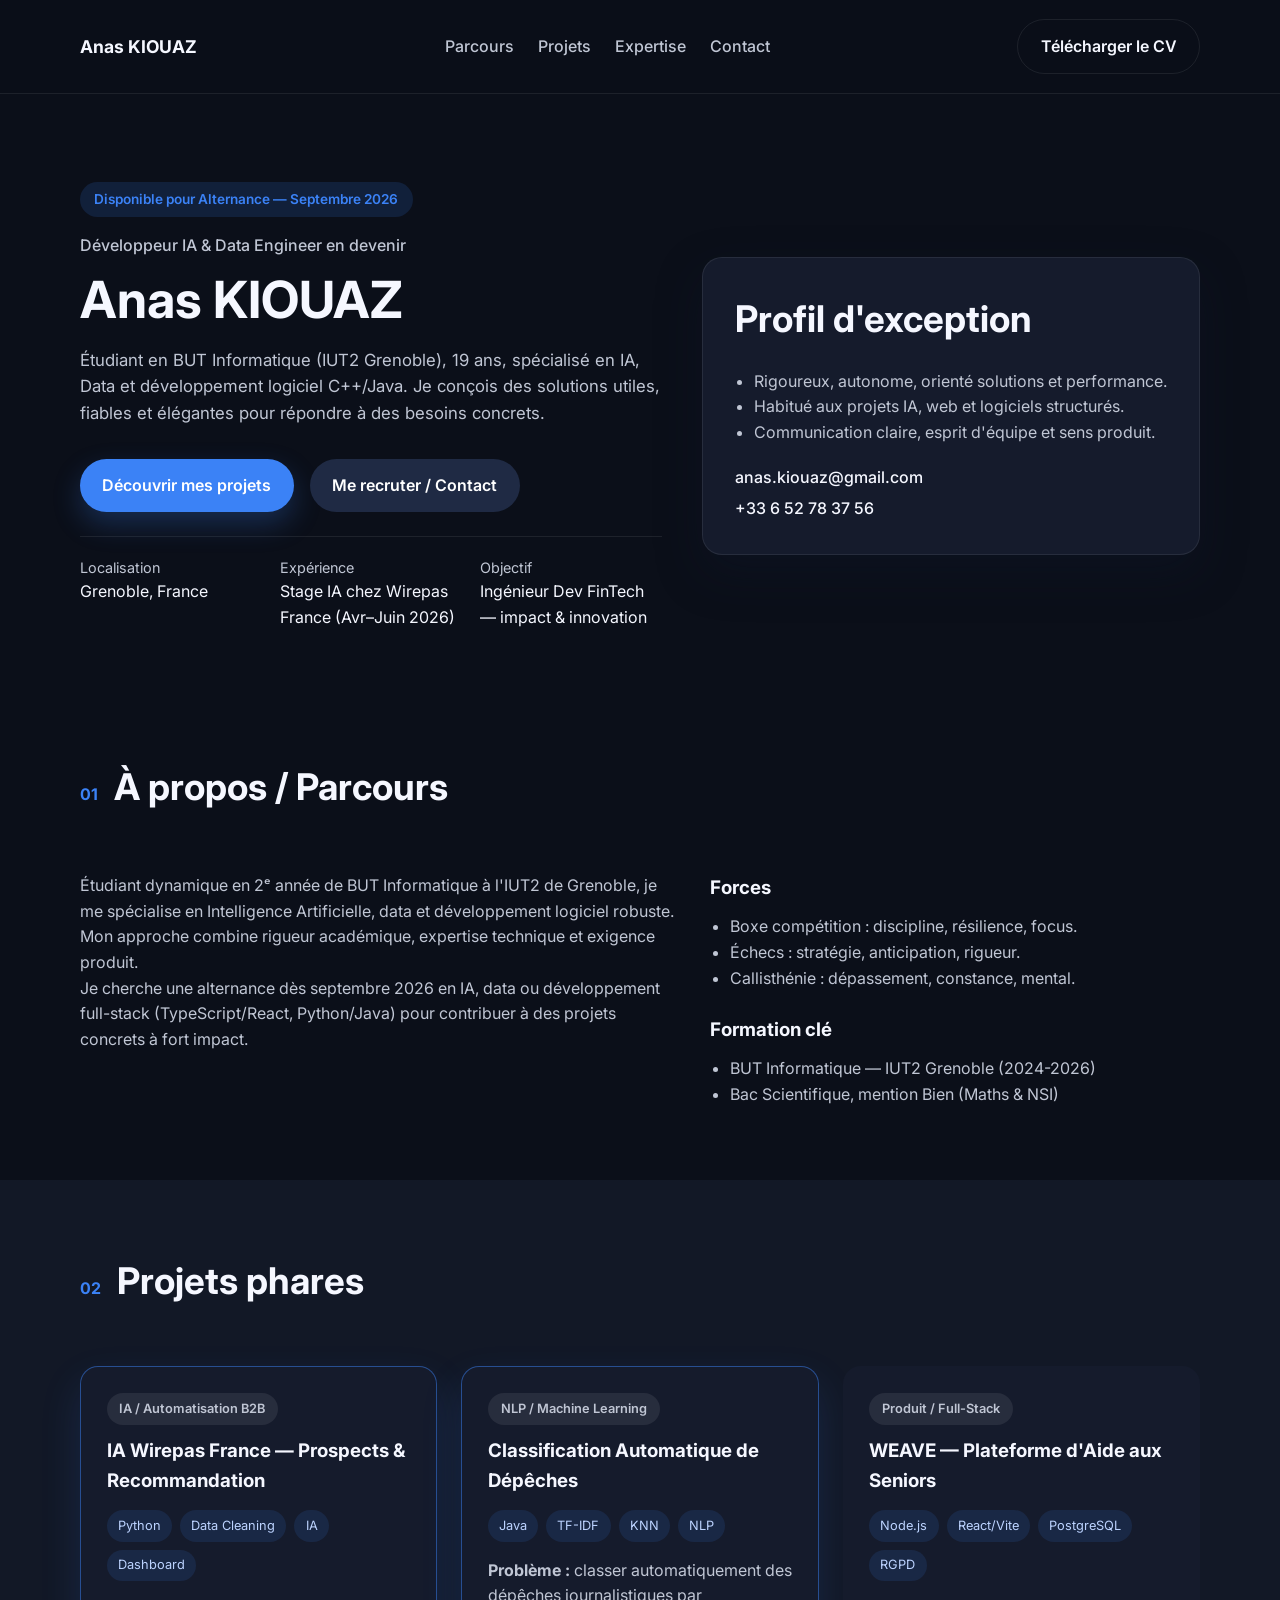
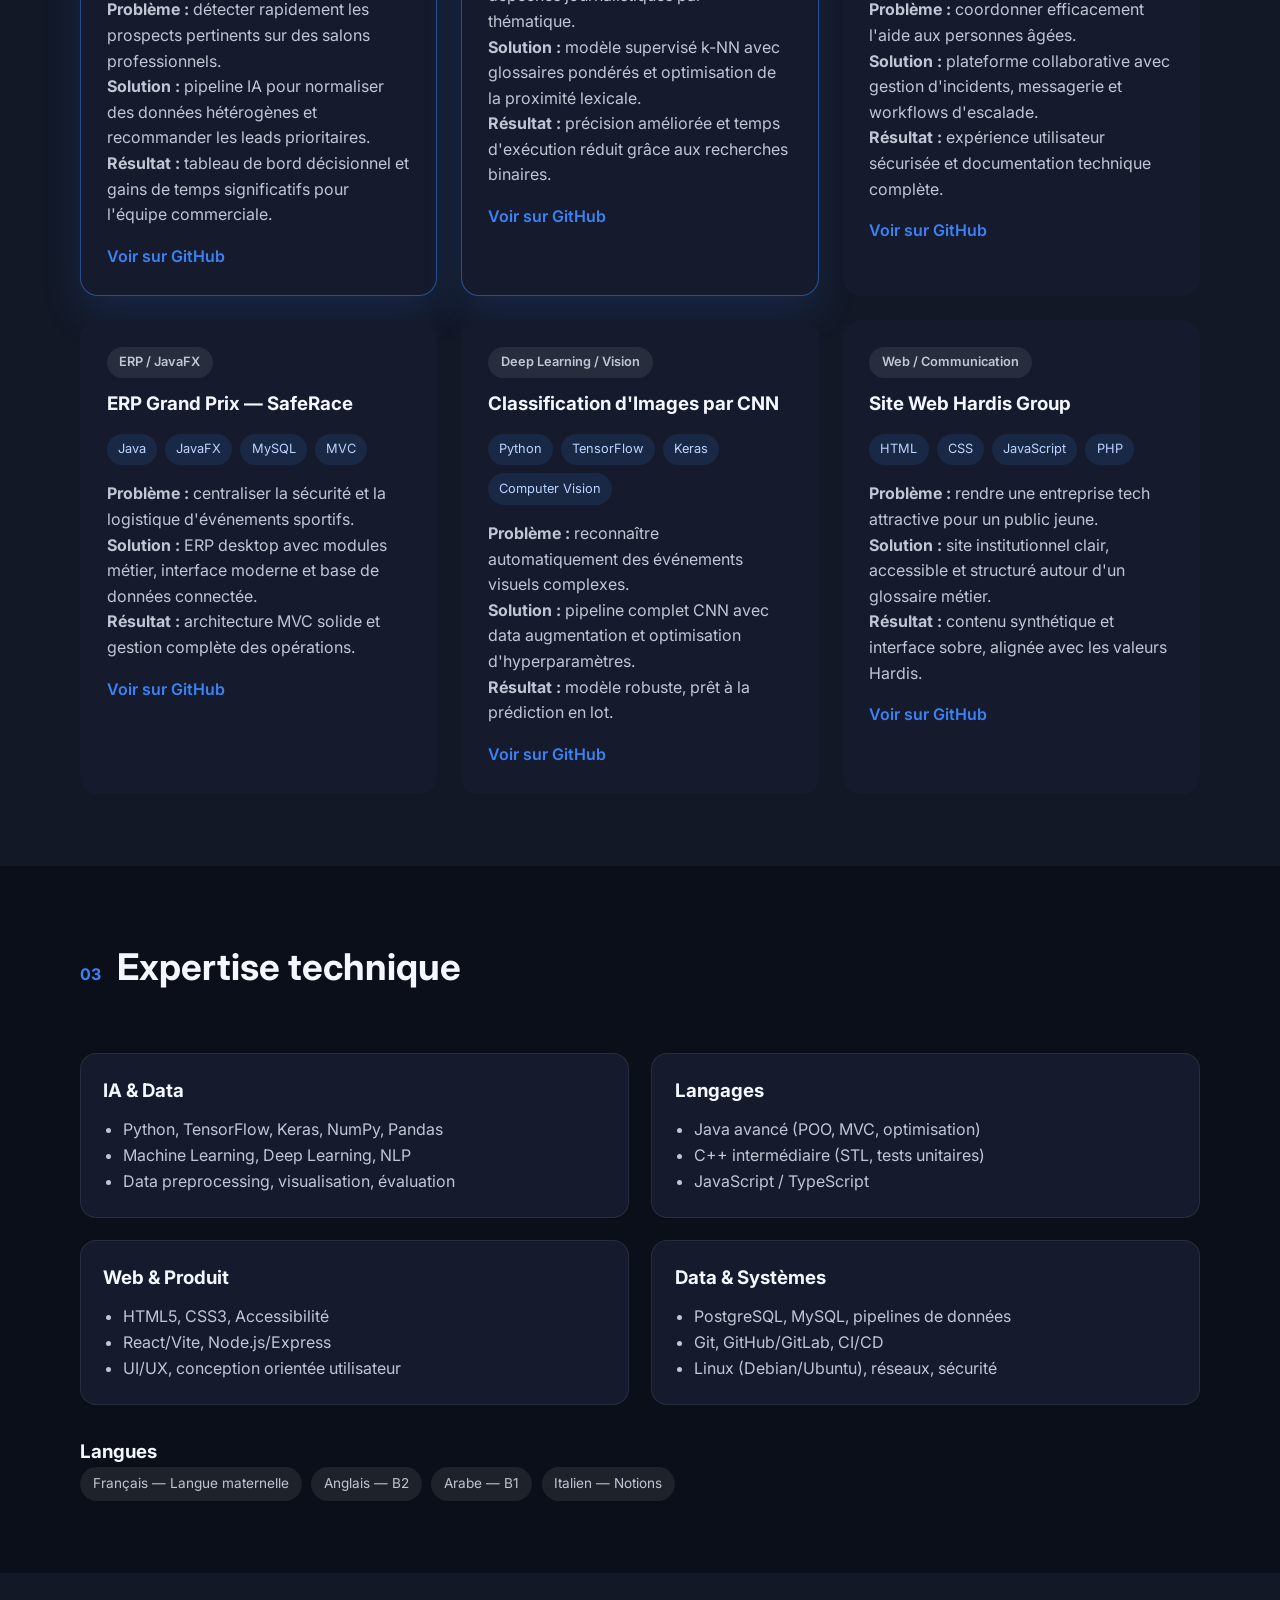
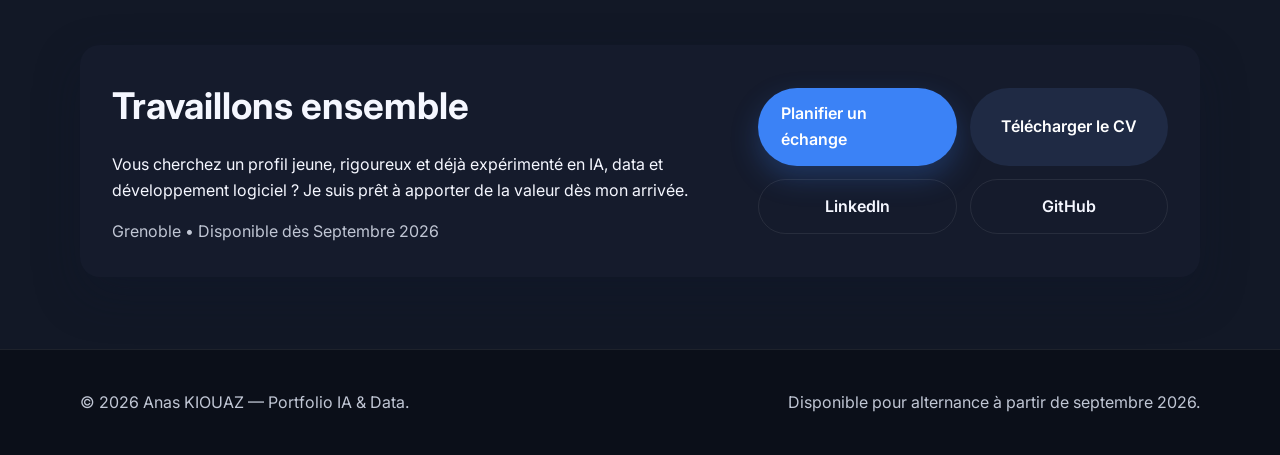
==== index.html @ e9e28e21 "Create one-page portfolio site Agent-Logs-Url: https://github.com/anaskiouaz/anaskiouaz.github.io/se" ====
<!DOCTYPE html>
<html lang="fr">
  <head>
    <meta charset="UTF-8" />
    <meta name="viewport" content="width=device-width, initial-scale=1" />
    <title>Anas KIOUAZ — Développeur IA & Data Engineer</title>
    <meta
      name="description"
      content="Portfolio d'Anas KIOUAZ, développeur IA & Data Engineer en devenir, disponible pour une alternance en septembre 2026."
    />
    <link rel="preconnect" href="https://fonts.googleapis.com" />
    <link rel="preconnect" href="https://fonts.gstatic.com" crossorigin />
    <link
      href="https://fonts.googleapis.com/css2?family=Inter:wght@400;500;600;700&display=swap"
      rel="stylesheet"
    />
    <link rel="stylesheet" href="styles.css" />
  </head>
  <body>
    <header class="site-header">
      <div class="container nav">
        <a class="logo" href="#top">Anas KIOUAZ</a>
        <nav class="nav-links">
          <a href="#parcours">Parcours</a>
          <a href="#projets">Projets</a>
          <a href="#expertise">Expertise</a>
          <a href="#contact">Contact</a>
        </nav>
        <a class="btn btn-ghost" href="cv.html" download>Télécharger le CV</a>
      </div>
    </header>

    <main id="top">
      <section class="hero">
        <div class="container hero-grid">
          <div>
            <span class="badge">Disponible pour Alternance — Septembre 2026</span>
            <p class="eyebrow">Développeur IA & Data Engineer en devenir</p>
            <h1>Anas KIOUAZ</h1>
            <p class="lead">
              Étudiant en BUT Informatique (IUT2 Grenoble), 19 ans, spécialisé en
              IA, Data et développement logiciel C++/Java. Je conçois des
              solutions utiles, fiables et élégantes pour répondre à des besoins
              concrets.
            </p>
            <div class="cta-group">
              <a class="btn" href="#projets">Découvrir mes projets</a>
              <a class="btn btn-secondary" href="#contact">Me recruter / Contact</a>
            </div>
            <div class="hero-highlights">
              <div>
                <p class="highlight-title">Localisation</p>
                <p>Grenoble, France</p>
              </div>
              <div>
                <p class="highlight-title">Expérience</p>
                <p>Stage IA chez Wirepas France (Avr–Juin 2026)</p>
              </div>
              <div>
                <p class="highlight-title">Objectif</p>
                <p>Ingénieur Dev FinTech — impact & innovation</p>
              </div>
            </div>
          </div>
          <div class="hero-card">
            <h2>Profil d'exception</h2>
            <ul>
              <li>Rigoureux, autonome, orienté solutions et performance.</li>
              <li>Habitué aux projets IA, web et logiciels structurés.</li>
              <li>Communication claire, esprit d'équipe et sens produit.</li>
            </ul>
            <div class="hero-card-footer">
              <a href="mailto:anas.kiouaz@gmail.com">anas.kiouaz@gmail.com</a>
              <a href="tel:+33652783756">+33 6 52 78 37 56</a>
            </div>
          </div>
        </div>
      </section>

      <section id="parcours" class="section">
        <div class="container">
          <div class="section-header">
            <span class="section-index">01</span>
            <h2>À propos / Parcours</h2>
          </div>
          <div class="about-grid">
            <div>
              <p>
                Étudiant dynamique en 2ᵉ année de BUT Informatique à l'IUT2 de
                Grenoble, je me spécialise en Intelligence Artificielle, data et
                développement logiciel robuste. Mon approche combine rigueur
                académique, expertise technique et exigence produit.
              </p>
              <p>
                Je cherche une alternance dès septembre 2026 en IA, data ou
                développement full-stack (TypeScript/React, Python/Java) pour
                contribuer à des projets concrets à fort impact.
              </p>
            </div>
            <div class="about-list">
              <div>
                <h3>Forces</h3>
                <ul>
                  <li>Boxe compétition : discipline, résilience, focus.</li>
                  <li>Échecs : stratégie, anticipation, rigueur.</li>
                  <li>Callisthénie : dépassement, constance, mental.</li>
                </ul>
              </div>
              <div>
                <h3>Formation clé</h3>
                <ul>
                  <li>BUT Informatique — IUT2 Grenoble (2024-2026)</li>
                  <li>Bac Scientifique, mention Bien (Maths & NSI)</li>
                </ul>
              </div>
            </div>
          </div>
        </div>
      </section>

      <section id="projets" class="section section-alt">
        <div class="container">
          <div class="section-header">
            <span class="section-index">02</span>
            <h2>Projets phares</h2>
          </div>
          <div class="projects-grid">
            <article class="project-card featured">
              <div class="project-tag">IA / Automatisation B2B</div>
              <h3>IA Wirepas France — Prospects & Recommandation</h3>
              <div class="stack">
                <span>Python</span><span>Data Cleaning</span><span>IA</span
                ><span>Dashboard</span>
              </div>
              <p>
                <strong>Problème :</strong> détecter rapidement les prospects
                pertinents sur des salons professionnels.<br />
                <strong>Solution :</strong> pipeline IA pour normaliser des
                données hétérogènes et recommander les leads prioritaires.<br />
                <strong>Résultat :</strong> tableau de bord décisionnel et
                gains de temps significatifs pour l'équipe commerciale.
              </p>
              <a href="https://github.com/anaskiouaz" target="_blank" rel="noreferrer"
                >Voir sur GitHub</a
              >
            </article>

            <article class="project-card featured">
              <div class="project-tag">NLP / Machine Learning</div>
              <h3>Classification Automatique de Dépêches</h3>
              <div class="stack">
                <span>Java</span><span>TF-IDF</span><span>KNN</span><span>NLP</span>
              </div>
              <p>
                <strong>Problème :</strong> classer automatiquement des dépêches
                journalistiques par thématique.<br />
                <strong>Solution :</strong> modèle supervisé k-NN avec glossaires
                pondérés et optimisation de la proximité lexicale.<br />
                <strong>Résultat :</strong> précision améliorée et temps
                d'exécution réduit grâce aux recherches binaires.
              </p>
              <a href="https://github.com/anaskiouaz" target="_blank" rel="noreferrer"
                >Voir sur GitHub</a
              >
            </article>

            <article class="project-card">
              <div class="project-tag">Produit / Full-Stack</div>
              <h3>WEAVE — Plateforme d'Aide aux Seniors</h3>
              <div class="stack">
                <span>Node.js</span><span>React/Vite</span><span>PostgreSQL</span
                ><span>RGPD</span>
              </div>
              <p>
                <strong>Problème :</strong> coordonner efficacement l'aide aux
                personnes âgées.<br />
                <strong>Solution :</strong> plateforme collaborative avec
                gestion d'incidents, messagerie et workflows d'escalade.<br />
                <strong>Résultat :</strong> expérience utilisateur sécurisée et
                documentation technique complète.
              </p>
              <a href="https://github.com/anaskiouaz" target="_blank" rel="noreferrer"
                >Voir sur GitHub</a
              >
            </article>

            <article class="project-card">
              <div class="project-tag">ERP / JavaFX</div>
              <h3>ERP Grand Prix — SafeRace</h3>
              <div class="stack">
                <span>Java</span><span>JavaFX</span><span>MySQL</span
                ><span>MVC</span>
              </div>
              <p>
                <strong>Problème :</strong> centraliser la sécurité et la
                logistique d'événements sportifs.<br />
                <strong>Solution :</strong> ERP desktop avec modules métier,
                interface moderne et base de données connectée.<br />
                <strong>Résultat :</strong> architecture MVC solide et gestion
                complète des opérations.
              </p>
              <a href="https://github.com/anaskiouaz" target="_blank" rel="noreferrer"
                >Voir sur GitHub</a
              >
            </article>

            <article class="project-card">
              <div class="project-tag">Deep Learning / Vision</div>
              <h3>Classification d'Images par CNN</h3>
              <div class="stack">
                <span>Python</span><span>TensorFlow</span><span>Keras</span
                ><span>Computer Vision</span>
              </div>
              <p>
                <strong>Problème :</strong> reconnaître automatiquement des
                événements visuels complexes.<br />
                <strong>Solution :</strong> pipeline complet CNN avec data
                augmentation et optimisation d'hyperparamètres.<br />
                <strong>Résultat :</strong> modèle robuste, prêt à la prédiction
                en lot.
              </p>
              <a href="https://github.com/anaskiouaz" target="_blank" rel="noreferrer"
                >Voir sur GitHub</a
              >
            </article>

            <article class="project-card">
              <div class="project-tag">Web / Communication</div>
              <h3>Site Web Hardis Group</h3>
              <div class="stack">
                <span>HTML</span><span>CSS</span><span>JavaScript</span
                ><span>PHP</span>
              </div>
              <p>
                <strong>Problème :</strong> rendre une entreprise tech attractive
                pour un public jeune.<br />
                <strong>Solution :</strong> site institutionnel clair, accessible
                et structuré autour d'un glossaire métier.<br />
                <strong>Résultat :</strong> contenu synthétique et interface
                sobre, alignée avec les valeurs Hardis.
              </p>
              <a href="https://github.com/anaskiouaz" target="_blank" rel="noreferrer"
                >Voir sur GitHub</a
              >
            </article>
          </div>
        </div>
      </section>

      <section id="expertise" class="section">
        <div class="container">
          <div class="section-header">
            <span class="section-index">03</span>
            <h2>Expertise technique</h2>
          </div>
          <div class="skills-grid">
            <div class="skill-card">
              <h3>IA & Data</h3>
              <ul>
                <li>Python, TensorFlow, Keras, NumPy, Pandas</li>
                <li>Machine Learning, Deep Learning, NLP</li>
                <li>Data preprocessing, visualisation, évaluation</li>
              </ul>
            </div>
            <div class="skill-card">
              <h3>Langages</h3>
              <ul>
                <li>Java avancé (POO, MVC, optimisation)</li>
                <li>C++ intermédiaire (STL, tests unitaires)</li>
                <li>JavaScript / TypeScript</li>
              </ul>
            </div>
            <div class="skill-card">
              <h3>Web & Produit</h3>
              <ul>
                <li>HTML5, CSS3, Accessibilité</li>
                <li>React/Vite, Node.js/Express</li>
                <li>UI/UX, conception orientée utilisateur</li>
              </ul>
            </div>
            <div class="skill-card">
              <h3>Data & Systèmes</h3>
              <ul>
                <li>PostgreSQL, MySQL, pipelines de données</li>
                <li>Git, GitHub/GitLab, CI/CD</li>
                <li>Linux (Debian/Ubuntu), réseaux, sécurité</li>
              </ul>
            </div>
          </div>
          <div class="languages">
            <h3>Langues</h3>
            <div class="language-tags">
              <span>Français — Langue maternelle</span>
              <span>Anglais — B2</span>
              <span>Arabe — B1</span>
              <span>Italien — Notions</span>
            </div>
          </div>
        </div>
      </section>

      <section id="contact" class="section section-alt">
        <div class="container">
          <div class="contact-card">
            <div>
              <h2>Travaillons ensemble</h2>
              <p>
                Vous cherchez un profil jeune, rigoureux et déjà expérimenté en
                IA, data et développement logiciel ? Je suis prêt à apporter de
                la valeur dès mon arrivée.
              </p>
              <p class="contact-location">
                Grenoble • Disponible dès Septembre 2026
              </p>
            </div>
            <div class="contact-actions">
              <a class="btn" href="mailto:anas.kiouaz@gmail.com"
                >Planifier un échange</a
              >
              <a class="btn btn-secondary" href="cv.html" download
                >Télécharger le CV</a
              >
              <a
                class="btn btn-ghost"
                href="https://www.linkedin.com/in/anas-kiouaz-060689387/"
                target="_blank"
                rel="noreferrer"
                >LinkedIn</a
              >
              <a
                class="btn btn-ghost"
                href="https://github.com/anaskiouaz"
                target="_blank"
                rel="noreferrer"
                >GitHub</a
              >
            </div>
          </div>
        </div>
      </section>
    </main>

    <footer class="site-footer">
      <div class="container footer-content">
        <p>© <span id="year"></span> Anas KIOUAZ — Portfolio IA & Data.</p>
        <p>Disponible pour alternance à partir de septembre 2026.</p>
      </div>
    </footer>

    <script src="script.js"></script>
  </body>
</html>
---- styles.css ----
:root {
  color-scheme: dark;
  --bg: #0b0f19;
  --bg-alt: #121826;
  --card: #151b2c;
  --text: #f5f7ff;
  --muted: #c0c6d4;
  --accent: #3b82f6;
  --accent-soft: rgba(59, 130, 246, 0.15);
  --border: rgba(255, 255, 255, 0.08);
  --shadow: 0 18px 45px rgba(15, 23, 42, 0.35);
}

* {
  box-sizing: border-box;
  margin: 0;
  padding: 0;
}

html {
  scroll-behavior: smooth;
}

body {
  font-family: "Inter", system-ui, -apple-system, sans-serif;
  background: var(--bg);
  color: var(--text);
  line-height: 1.6;
}

a {
  color: inherit;
  text-decoration: none;
}

img {
  max-width: 100%;
  display: block;
}

.container {
  width: min(1120px, 92%);
  margin: 0 auto;
}

.site-header {
  position: sticky;
  top: 0;
  z-index: 10;
  background: rgba(11, 15, 25, 0.9);
  backdrop-filter: blur(16px);
  border-bottom: 1px solid var(--border);
}

.nav {
  display: flex;
  align-items: center;
  justify-content: space-between;
  gap: 1rem;
  padding: 1.2rem 0;
}

.logo {
  font-weight: 700;
  font-size: 1.1rem;
}

.nav-links {
  display: none;
  gap: 1.5rem;
  font-weight: 500;
  color: var(--muted);
}

.nav-links a:hover,
.nav-links a:focus-visible {
  color: var(--text);
}

.hero {
  padding: 5.5rem 0 3.5rem;
}

.hero-grid {
  display: grid;
  gap: 2.5rem;
}

.badge {
  display: inline-flex;
  padding: 0.4rem 0.9rem;
  border-radius: 999px;
  background: var(--accent-soft);
  color: var(--accent);
  font-weight: 600;
  font-size: 0.85rem;
}

.eyebrow {
  margin-top: 1rem;
  color: var(--muted);
  font-weight: 500;
}

h1 {
  font-size: clamp(2.6rem, 4vw, 3.6rem);
  line-height: 1.1;
  margin: 0.8rem 0 1.2rem;
}

h2 {
  font-size: clamp(1.8rem, 3vw, 2.3rem);
  margin-bottom: 1rem;
}

.lead {
  font-size: 1.05rem;
  color: var(--muted);
}

.cta-group {
  display: flex;
  flex-wrap: wrap;
  gap: 1rem;
  margin: 2rem 0 1.5rem;
}

.btn {
  display: inline-flex;
  align-items: center;
  justify-content: center;
  padding: 0.85rem 1.4rem;
  border-radius: 999px;
  background: var(--accent);
  color: #fff;
  font-weight: 600;
  transition: transform 0.2s ease, box-shadow 0.2s ease, background 0.2s ease;
  box-shadow: 0 12px 28px rgba(59, 130, 246, 0.25);
}

.btn:hover,
.btn:focus-visible {
  transform: translateY(-2px);
  box-shadow: 0 16px 36px rgba(59, 130, 246, 0.32);
}

.btn-secondary {
  background: #1f2a44;
  box-shadow: none;
}

.btn-secondary:hover,
.btn-secondary:focus-visible {
  background: #2d3b5e;
  box-shadow: 0 12px 24px rgba(31, 42, 68, 0.3);
}

.btn-ghost {
  background: transparent;
  border: 1px solid var(--border);
  color: var(--text);
  box-shadow: none;
}

.btn-ghost:hover,
.btn-ghost:focus-visible {
  border-color: var(--accent);
  color: var(--accent);
}

.hero-highlights {
  display: grid;
  gap: 1.2rem;
  padding-top: 1.2rem;
  border-top: 1px solid var(--border);
  margin-top: 1.5rem;
}

.highlight-title {
  color: var(--muted);
  font-size: 0.9rem;
}

.hero-card {
  background: var(--card);
  border-radius: 20px;
  padding: 2rem;
  border: 1px solid var(--border);
  box-shadow: var(--shadow);
}

.hero-card ul {
  margin: 1.2rem 0;
  padding-left: 1.2rem;
  color: var(--muted);
}

.hero-card-footer {
  display: flex;
  flex-direction: column;
  gap: 0.4rem;
  font-weight: 500;
}

.section {
  padding: 4.5rem 0;
}

.section-alt {
  background: var(--bg-alt);
}

.section-header {
  display: flex;
  align-items: baseline;
  gap: 1rem;
  margin-bottom: 2.5rem;
}

.section-index {
  color: var(--accent);
  font-weight: 700;
}

.about-grid {
  display: grid;
  gap: 2rem;
  color: var(--muted);
}

.about-list {
  display: grid;
  gap: 1.5rem;
}

.about-list h3 {
  color: var(--text);
  margin-bottom: 0.7rem;
}

.about-list ul {
  list-style: disc;
  padding-left: 1.2rem;
}

.projects-grid {
  display: grid;
  gap: 1.5rem;
}

.project-card {
  background: var(--card);
  border-radius: 18px;
  padding: 1.6rem;
  border: 1px solid transparent;
  transition: transform 0.25s ease, box-shadow 0.25s ease, border 0.25s ease;
}

.project-card:hover,
.project-card:focus-within {
  transform: translateY(-4px);
  border-color: rgba(59, 130, 246, 0.4);
  box-shadow: var(--shadow);
}

.project-card h3 {
  margin: 0.7rem 0 0.9rem;
}

.project-card p {
  color: var(--muted);
  margin-bottom: 1rem;
}

.project-card a {
  color: var(--accent);
  font-weight: 600;
}

.project-tag {
  display: inline-flex;
  padding: 0.35rem 0.8rem;
  border-radius: 999px;
  background: rgba(255, 255, 255, 0.08);
  font-size: 0.8rem;
  font-weight: 600;
  color: var(--muted);
}

.stack {
  display: flex;
  flex-wrap: wrap;
  gap: 0.5rem;
  margin-bottom: 1rem;
}

.stack span {
  padding: 0.35rem 0.7rem;
  border-radius: 999px;
  background: rgba(59, 130, 246, 0.12);
  color: #bcd3ff;
  font-size: 0.8rem;
}

.featured {
  border: 1px solid rgba(59, 130, 246, 0.5);
  box-shadow: 0 18px 40px rgba(59, 130, 246, 0.15);
}

.skills-grid {
  display: grid;
  gap: 1.4rem;
}

.skill-card {
  background: var(--card);
  border-radius: 16px;
  padding: 1.4rem;
  border: 1px solid var(--border);
}

.skill-card h3 {
  margin-bottom: 0.7rem;
}

.skill-card ul {
  color: var(--muted);
  padding-left: 1.2rem;
}

.languages {
  margin-top: 2rem;
}

.language-tags {
  display: flex;
  flex-wrap: wrap;
  gap: 0.6rem;
}

.language-tags span {
  padding: 0.4rem 0.8rem;
  border-radius: 999px;
  background: rgba(255, 255, 255, 0.08);
  color: var(--muted);
  font-size: 0.85rem;
}

.contact-card {
  background: var(--card);
  border-radius: 20px;
  padding: 2rem;
  display: grid;
  gap: 2rem;
  box-shadow: var(--shadow);
}

.contact-location {
  color: var(--muted);
  margin-top: 1rem;
}

.contact-actions {
  display: grid;
  gap: 0.8rem;
}

.site-footer {
  padding: 2.5rem 0;
  border-top: 1px solid var(--border);
  color: var(--muted);
}

.footer-content {
  display: flex;
  flex-direction: column;
  gap: 0.4rem;
}

@media (min-width: 768px) {
  .nav-links {
    display: flex;
  }

  .hero-grid {
    grid-template-columns: 1.05fr 0.9fr;
    align-items: center;
  }

  .hero-highlights {
    grid-template-columns: repeat(3, 1fr);
  }

  .about-grid {
    grid-template-columns: 1.1fr 0.9fr;
  }

  .projects-grid {
    grid-template-columns: repeat(2, 1fr);
  }

  .skills-grid {
    grid-template-columns: repeat(2, 1fr);
  }

  .contact-card {
    grid-template-columns: 1.2fr 0.8fr;
    align-items: center;
  }

  .contact-actions {
    grid-template-columns: repeat(2, minmax(0, 1fr));
  }

  .footer-content {
    flex-direction: row;
    justify-content: space-between;
  }
}

@media (min-width: 1024px) {
  .projects-grid {
    grid-template-columns: repeat(3, 1fr);
  }
}

@media (prefers-reduced-motion: reduce) {
  html {
    scroll-behavior: auto;
  }

  *,
  *::before,
  *::after {
    animation-duration: 0.001ms !important;
    animation-iteration-count: 1 !important;
    transition-duration: 0.001ms !important;
  }
}
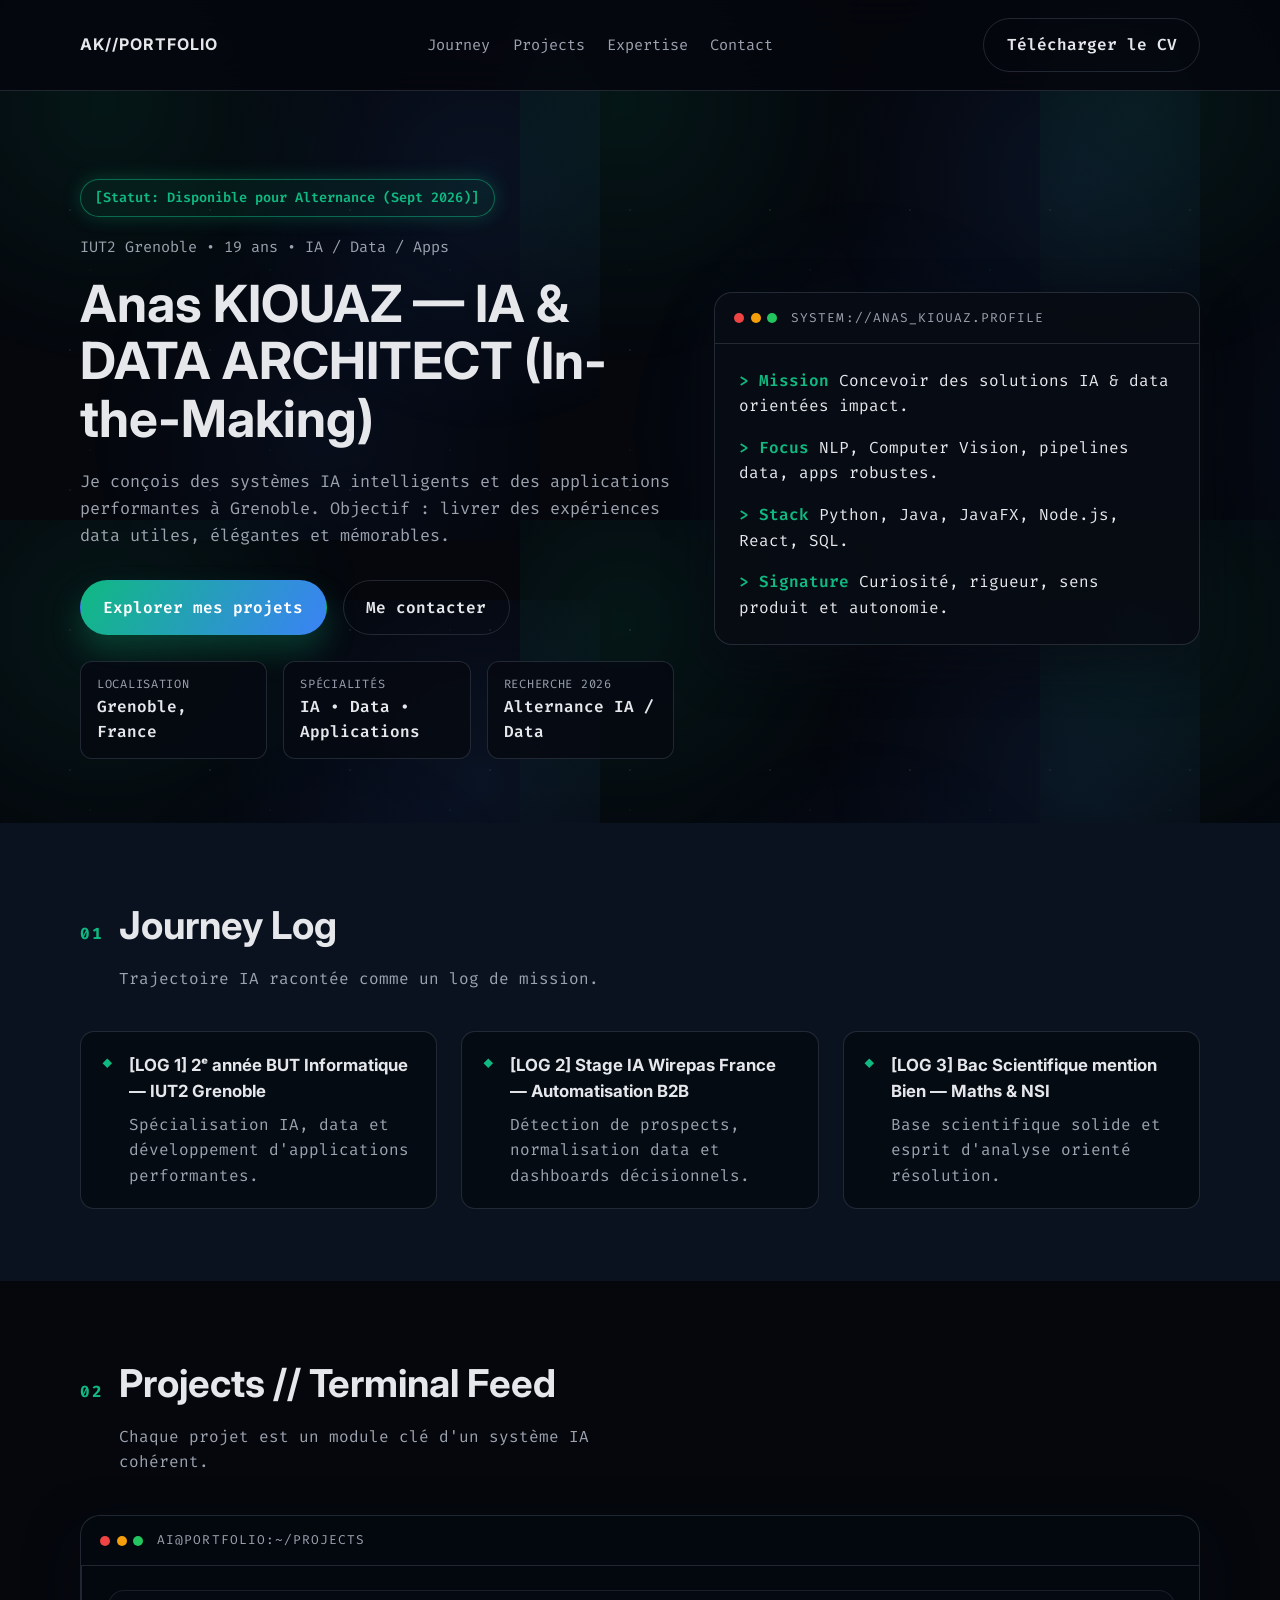
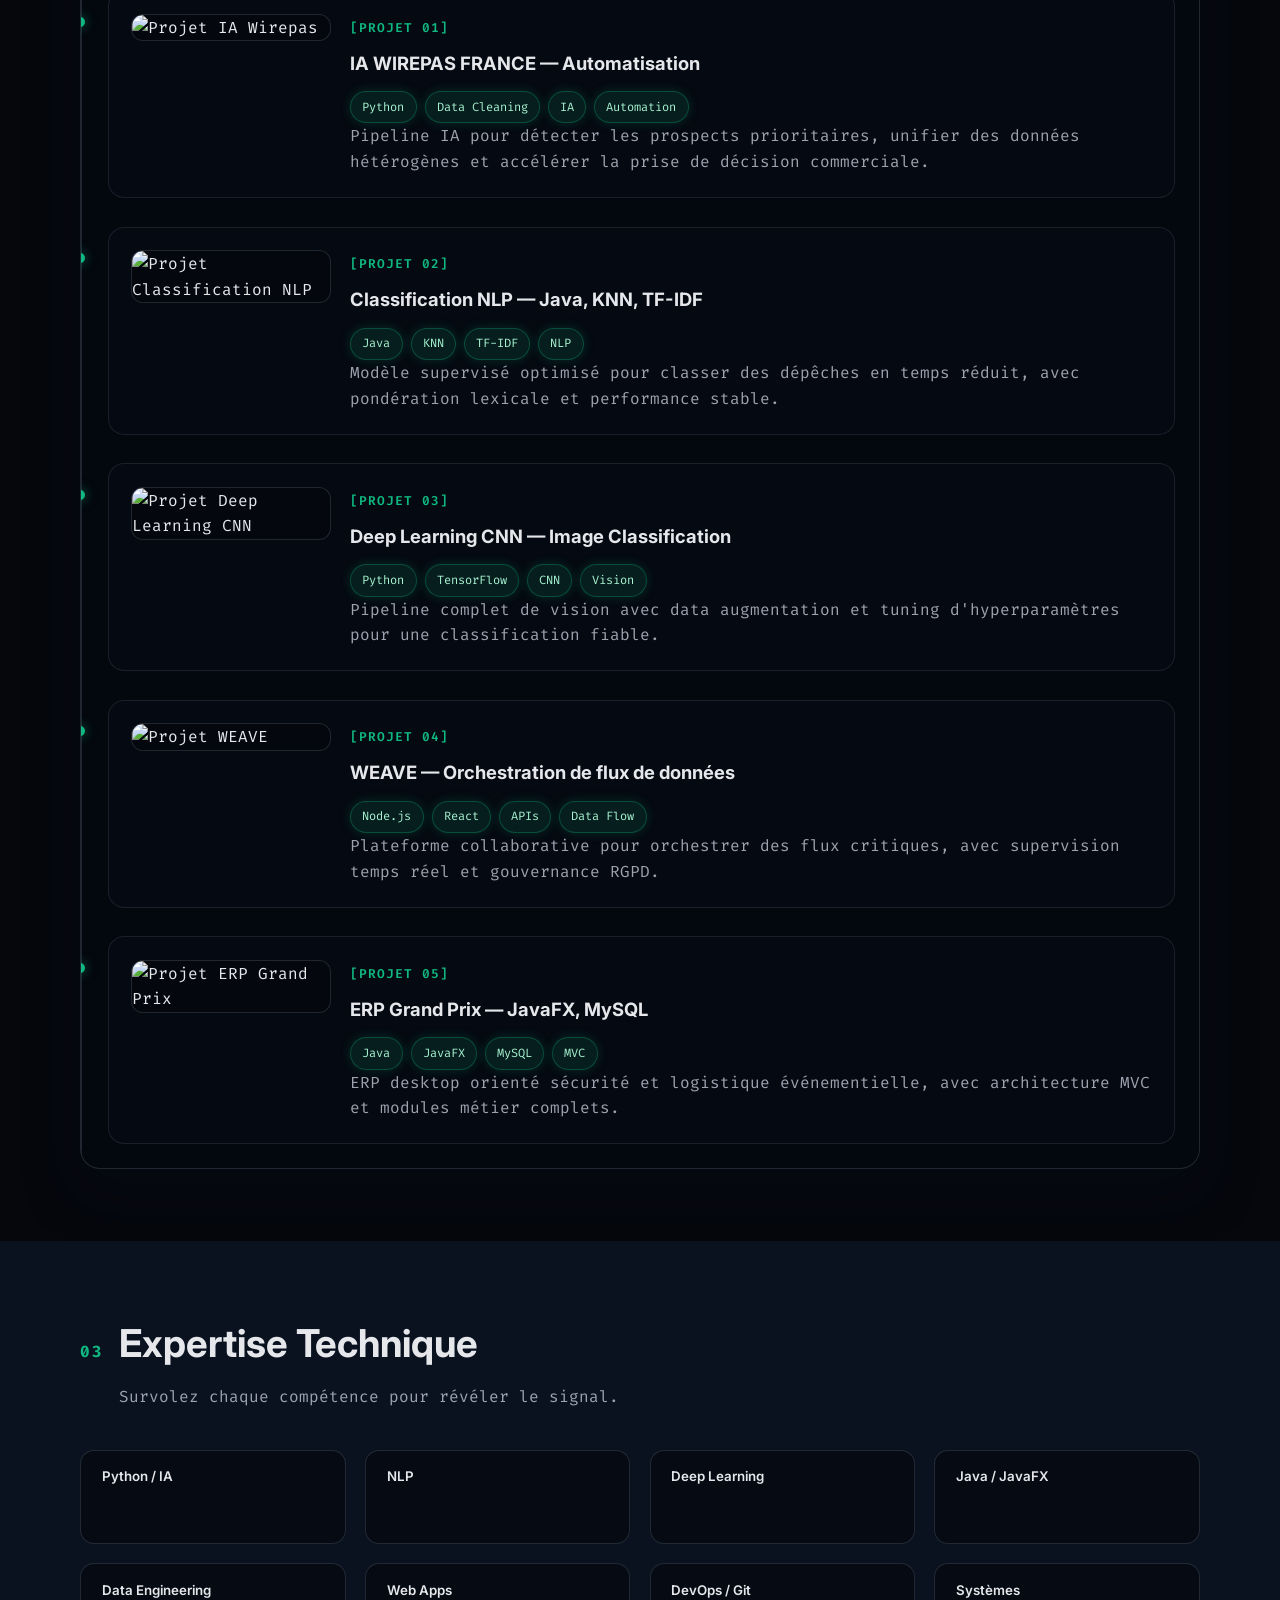
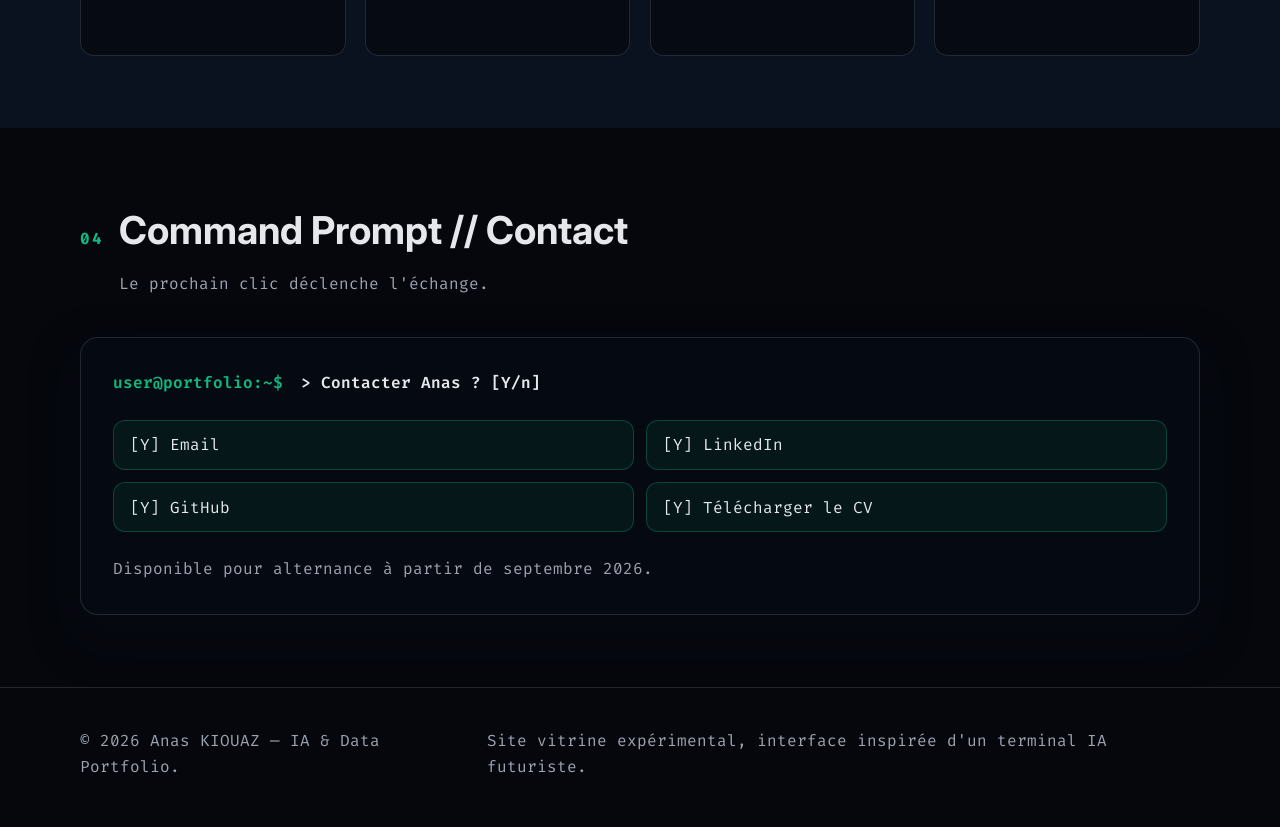
==== commit 819a4207: "Redesign portfolio with terminal UI Agent-Logs-Url: https://github.com/anaskiouaz/anaskiouaz.github." ====
--- a/index.html
+++ b/index.html
@@ -3,15 +3,15 @@
   <head>
     <meta charset="UTF-8" />
     <meta name="viewport" content="width=device-width, initial-scale=1" />
-    <title>Anas KIOUAZ — Développeur IA & Data Engineer</title>
+    <title>Anas KIOUAZ — IA &amp; DATA ARCHITECT</title>
     <meta
       name="description"
-      content="Portfolio d'Anas KIOUAZ, développeur IA & Data Engineer en devenir, disponible pour une alternance en septembre 2026."
+      content="Portfolio futuriste d'Anas KIOUAZ, développeur IA, data et applications à Grenoble. Disponible pour une alternance en septembre 2026."
     />
     <link rel="preconnect" href="https://fonts.googleapis.com" />
     <link rel="preconnect" href="https://fonts.gstatic.com" crossorigin />
     <link
-      href="https://fonts.googleapis.com/css2?family=Inter:wght@400;500;600;700&display=swap"
+      href="https://fonts.googleapis.com/css2?family=Fira+Code:wght@400;500;600&family=Inter:wght@400;500;600;700&display=swap"
       rel="stylesheet"
     />
     <link rel="stylesheet" href="styles.css" />
@@ -19,322 +19,310 @@
   <body>
     <header class="site-header">
       <div class="container nav">
-        <a class="logo" href="#top">Anas KIOUAZ</a>
+        <a class="logo" href="#top">AK//portfolio</a>
         <nav class="nav-links">
-          <a href="#parcours">Parcours</a>
-          <a href="#projets">Projets</a>
+          <a href="#journey">Journey</a>
+          <a href="#projects">Projects</a>
           <a href="#expertise">Expertise</a>
           <a href="#contact">Contact</a>
         </nav>
-        <a class="btn btn-ghost" href="cv.html" download>Télécharger le CV</a>
+        <a
+          class="btn btn-outline"
+          href="Anas_KIOUAZ_CV.txt"
+          download="Anas_KIOUAZ_CV.txt"
+          >Télécharger le CV</a>
       </div>
     </header>
 
     <main id="top">
       <section class="hero">
         <div class="container hero-grid">
-          <div>
-            <span class="badge">Disponible pour Alternance — Septembre 2026</span>
-            <p class="eyebrow">Développeur IA & Data Engineer en devenir</p>
-            <h1>Anas KIOUAZ</h1>
-            <p class="lead">
-              Étudiant en BUT Informatique (IUT2 Grenoble), 19 ans, spécialisé en
-              IA, Data et développement logiciel C++/Java. Je conçois des
-              solutions utiles, fiables et élégantes pour répondre à des besoins
-              concrets.
+          <div class="hero-content">
+            <span class="status-pill">[Statut: Disponible pour Alternance (Sept 2026)]</span>
+            <p class="hero-eyebrow">IUT2 Grenoble • 19 ans • IA / Data / Apps</p>
+            <h1
+              class="hero-title"
+              data-glitch="Anas KIOUAZ — IA &amp; DATA ARCHITECT (In-the-Making)"
+            >
+              Anas KIOUAZ — IA &amp; DATA ARCHITECT (In-the-Making)
+            </h1>
+            <p class="hero-lead">
+              Je conçois des systèmes IA intelligents et des applications
+              performantes à Grenoble. Objectif : livrer des expériences data
+              utiles, élégantes et mémorables.
             </p>
             <div class="cta-group">
-              <a class="btn" href="#projets">Découvrir mes projets</a>
-              <a class="btn btn-secondary" href="#contact">Me recruter / Contact</a>
-            </div>
-            <div class="hero-highlights">
-              <div>
-                <p class="highlight-title">Localisation</p>
-                <p>Grenoble, France</p>
-              </div>
-              <div>
-                <p class="highlight-title">Expérience</p>
-                <p>Stage IA chez Wirepas France (Avr–Juin 2026)</p>
-              </div>
-              <div>
-                <p class="highlight-title">Objectif</p>
-                <p>Ingénieur Dev FinTech — impact & innovation</p>
-              </div>
-            </div>
-          </div>
-          <div class="hero-card">
-            <h2>Profil d'exception</h2>
-            <ul>
-              <li>Rigoureux, autonome, orienté solutions et performance.</li>
-              <li>Habitué aux projets IA, web et logiciels structurés.</li>
-              <li>Communication claire, esprit d'équipe et sens produit.</li>
-            </ul>
-            <div class="hero-card-footer">
-              <a href="mailto:anas.kiouaz@gmail.com">anas.kiouaz@gmail.com</a>
-              <a href="tel:+33652783756">+33 6 52 78 37 56</a>
-            </div>
-          </div>
-        </div>
-      </section>
-
-      <section id="parcours" class="section">
+              <a class="btn" href="#projects">Explorer mes projets</a>
+              <a class="btn btn-outline" href="#contact">Me contacter</a>
+            </div>
+            <div class="hero-meta">
+              <div class="meta-card">
+                <span class="meta-label">Localisation</span>
+                <span class="meta-value">Grenoble, France</span>
+              </div>
+              <div class="meta-card">
+                <span class="meta-label">Spécialités</span>
+                <span class="meta-value">IA • Data • Applications</span>
+              </div>
+              <div class="meta-card">
+                <span class="meta-label">Recherche 2026</span>
+                <span class="meta-value">Alternance IA / Data</span>
+              </div>
+            </div>
+          </div>
+          <div class="terminal-card">
+            <div class="terminal-header">
+              <div class="terminal-dots">
+                <span></span><span></span><span></span>
+              </div>
+              <span>system://anas_kiouaz.profile</span>
+            </div>
+            <div class="terminal-body">
+              <p><span class="terminal-label">&gt; Mission</span> Concevoir des solutions IA &amp; data orientées impact.</p>
+              <p><span class="terminal-label">&gt; Focus</span> NLP, Computer Vision, pipelines data, apps robustes.</p>
+              <p><span class="terminal-label">&gt; Stack</span> Python, Java, JavaFX, Node.js, React, SQL.</p>
+              <p><span class="terminal-label">&gt; Signature</span> Curiosité, rigueur, sens produit et autonomie.</p>
+            </div>
+          </div>
+        </div>
+      </section>
+
+      <section id="journey" class="section journey">
         <div class="container">
           <div class="section-header">
             <span class="section-index">01</span>
-            <h2>À propos / Parcours</h2>
-          </div>
-          <div class="about-grid">
             <div>
-              <p>
-                Étudiant dynamique en 2ᵉ année de BUT Informatique à l'IUT2 de
-                Grenoble, je me spécialise en Intelligence Artificielle, data et
-                développement logiciel robuste. Mon approche combine rigueur
-                académique, expertise technique et exigence produit.
-              </p>
-              <p>
-                Je cherche une alternance dès septembre 2026 en IA, data ou
-                développement full-stack (TypeScript/React, Python/Java) pour
-                contribuer à des projets concrets à fort impact.
-              </p>
-            </div>
-            <div class="about-list">
+              <h2>Journey Log</h2>
+              <p class="section-subtitle">Trajectoire IA racontée comme un log de mission.</p>
+            </div>
+          </div>
+          <div class="log-list">
+            <div class="log-item">
+              <span class="log-icon">◆</span>
               <div>
-                <h3>Forces</h3>
-                <ul>
-                  <li>Boxe compétition : discipline, résilience, focus.</li>
-                  <li>Échecs : stratégie, anticipation, rigueur.</li>
-                  <li>Callisthénie : dépassement, constance, mental.</li>
-                </ul>
-              </div>
+                <h3>[LOG 1] 2ᵉ année BUT Informatique — IUT2 Grenoble</h3>
+                <p>Spécialisation IA, data et développement d'applications performantes.</p>
+              </div>
+            </div>
+            <div class="log-item">
+              <span class="log-icon">◆</span>
               <div>
-                <h3>Formation clé</h3>
-                <ul>
-                  <li>BUT Informatique — IUT2 Grenoble (2024-2026)</li>
-                  <li>Bac Scientifique, mention Bien (Maths & NSI)</li>
-                </ul>
-              </div>
-            </div>
-          </div>
-        </div>
-      </section>
-
-      <section id="projets" class="section section-alt">
+                <h3>[LOG 2] Stage IA Wirepas France — Automatisation B2B</h3>
+                <p>Détection de prospects, normalisation data et dashboards décisionnels.</p>
+              </div>
+            </div>
+            <div class="log-item">
+              <span class="log-icon">◆</span>
+              <div>
+                <h3>[LOG 3] Bac Scientifique mention Bien — Maths &amp; NSI</h3>
+                <p>Base scientifique solide et esprit d'analyse orienté résolution.</p>
+              </div>
+            </div>
+          </div>
+        </div>
+      </section>
+
+      <section id="projects" class="section projects">
         <div class="container">
           <div class="section-header">
             <span class="section-index">02</span>
-            <h2>Projets phares</h2>
-          </div>
-          <div class="projects-grid">
-            <article class="project-card featured">
-              <div class="project-tag">IA / Automatisation B2B</div>
-              <h3>IA Wirepas France — Prospects & Recommandation</h3>
-              <div class="stack">
-                <span>Python</span><span>Data Cleaning</span><span>IA</span
-                ><span>Dashboard</span>
-              </div>
-              <p>
-                <strong>Problème :</strong> détecter rapidement les prospects
-                pertinents sur des salons professionnels.<br />
-                <strong>Solution :</strong> pipeline IA pour normaliser des
-                données hétérogènes et recommander les leads prioritaires.<br />
-                <strong>Résultat :</strong> tableau de bord décisionnel et
-                gains de temps significatifs pour l'équipe commerciale.
-              </p>
-              <a href="https://github.com/anaskiouaz" target="_blank" rel="noreferrer"
-                >Voir sur GitHub</a
-              >
-            </article>
-
-            <article class="project-card featured">
-              <div class="project-tag">NLP / Machine Learning</div>
-              <h3>Classification Automatique de Dépêches</h3>
-              <div class="stack">
-                <span>Java</span><span>TF-IDF</span><span>KNN</span><span>NLP</span>
-              </div>
-              <p>
-                <strong>Problème :</strong> classer automatiquement des dépêches
-                journalistiques par thématique.<br />
-                <strong>Solution :</strong> modèle supervisé k-NN avec glossaires
-                pondérés et optimisation de la proximité lexicale.<br />
-                <strong>Résultat :</strong> précision améliorée et temps
-                d'exécution réduit grâce aux recherches binaires.
-              </p>
-              <a href="https://github.com/anaskiouaz" target="_blank" rel="noreferrer"
-                >Voir sur GitHub</a
-              >
-            </article>
-
-            <article class="project-card">
-              <div class="project-tag">Produit / Full-Stack</div>
-              <h3>WEAVE — Plateforme d'Aide aux Seniors</h3>
-              <div class="stack">
-                <span>Node.js</span><span>React/Vite</span><span>PostgreSQL</span
-                ><span>RGPD</span>
-              </div>
-              <p>
-                <strong>Problème :</strong> coordonner efficacement l'aide aux
-                personnes âgées.<br />
-                <strong>Solution :</strong> plateforme collaborative avec
-                gestion d'incidents, messagerie et workflows d'escalade.<br />
-                <strong>Résultat :</strong> expérience utilisateur sécurisée et
-                documentation technique complète.
-              </p>
-              <a href="https://github.com/anaskiouaz" target="_blank" rel="noreferrer"
-                >Voir sur GitHub</a
-              >
-            </article>
-
-            <article class="project-card">
-              <div class="project-tag">ERP / JavaFX</div>
-              <h3>ERP Grand Prix — SafeRace</h3>
-              <div class="stack">
-                <span>Java</span><span>JavaFX</span><span>MySQL</span
-                ><span>MVC</span>
-              </div>
-              <p>
-                <strong>Problème :</strong> centraliser la sécurité et la
-                logistique d'événements sportifs.<br />
-                <strong>Solution :</strong> ERP desktop avec modules métier,
-                interface moderne et base de données connectée.<br />
-                <strong>Résultat :</strong> architecture MVC solide et gestion
-                complète des opérations.
-              </p>
-              <a href="https://github.com/anaskiouaz" target="_blank" rel="noreferrer"
-                >Voir sur GitHub</a
-              >
-            </article>
-
-            <article class="project-card">
-              <div class="project-tag">Deep Learning / Vision</div>
-              <h3>Classification d'Images par CNN</h3>
-              <div class="stack">
-                <span>Python</span><span>TensorFlow</span><span>Keras</span
-                ><span>Computer Vision</span>
-              </div>
-              <p>
-                <strong>Problème :</strong> reconnaître automatiquement des
-                événements visuels complexes.<br />
-                <strong>Solution :</strong> pipeline complet CNN avec data
-                augmentation et optimisation d'hyperparamètres.<br />
-                <strong>Résultat :</strong> modèle robuste, prêt à la prédiction
-                en lot.
-              </p>
-              <a href="https://github.com/anaskiouaz" target="_blank" rel="noreferrer"
-                >Voir sur GitHub</a
-              >
-            </article>
-
-            <article class="project-card">
-              <div class="project-tag">Web / Communication</div>
-              <h3>Site Web Hardis Group</h3>
-              <div class="stack">
-                <span>HTML</span><span>CSS</span><span>JavaScript</span
-                ><span>PHP</span>
-              </div>
-              <p>
-                <strong>Problème :</strong> rendre une entreprise tech attractive
-                pour un public jeune.<br />
-                <strong>Solution :</strong> site institutionnel clair, accessible
-                et structuré autour d'un glossaire métier.<br />
-                <strong>Résultat :</strong> contenu synthétique et interface
-                sobre, alignée avec les valeurs Hardis.
-              </p>
-              <a href="https://github.com/anaskiouaz" target="_blank" rel="noreferrer"
-                >Voir sur GitHub</a
-              >
-            </article>
-          </div>
-        </div>
-      </section>
-
-      <section id="expertise" class="section">
+            <div>
+              <h2>Projects // Terminal Feed</h2>
+              <p class="section-subtitle">Chaque projet est un module clé d'un système IA cohérent.</p>
+            </div>
+          </div>
+          <div class="terminal projects-terminal">
+            <div class="terminal-header">
+              <div class="terminal-dots">
+                <span></span><span></span><span></span>
+              </div>
+              <span>ai@portfolio:~/projects</span>
+            </div>
+            <div class="terminal-body project-list">
+              <article class="project-entry">
+                <div class="project-media">
+                  <img
+                    src="path/to/placeholder_projets_01.png"
+                    alt="Projet IA Wirepas"
+                  />
+                </div>
+                <div class="project-content">
+                  <span class="project-index">[PROJET 01]</span>
+                  <h3>IA WIREPAS FRANCE — Automatisation</h3>
+                  <div class="project-tags">
+                    <span>Python</span><span>Data Cleaning</span><span>IA</span><span>Automation</span>
+                  </div>
+                  <p>
+                    Pipeline IA pour détecter les prospects prioritaires, unifier des
+                    données hétérogènes et accélérer la prise de décision commerciale.
+                  </p>
+                </div>
+              </article>
+
+              <article class="project-entry">
+                <div class="project-media">
+                  <img
+                    src="path/to/placeholder_projets_02.png"
+                    alt="Projet Classification NLP"
+                  />
+                </div>
+                <div class="project-content">
+                  <span class="project-index">[PROJET 02]</span>
+                  <h3>Classification NLP — Java, KNN, TF-IDF</h3>
+                  <div class="project-tags">
+                    <span>Java</span><span>KNN</span><span>TF-IDF</span><span>NLP</span>
+                  </div>
+                  <p>
+                    Modèle supervisé optimisé pour classer des dépêches en temps
+                    réduit, avec pondération lexicale et performance stable.
+                  </p>
+                </div>
+              </article>
+
+              <article class="project-entry">
+                <div class="project-media">
+                  <img
+                    src="path/to/placeholder_projets_03.png"
+                    alt="Projet Deep Learning CNN"
+                  />
+                </div>
+                <div class="project-content">
+                  <span class="project-index">[PROJET 03]</span>
+                  <h3>Deep Learning CNN — Image Classification</h3>
+                  <div class="project-tags">
+                    <span>Python</span><span>TensorFlow</span><span>CNN</span><span>Vision</span>
+                  </div>
+                  <p>
+                    Pipeline complet de vision avec data augmentation et tuning
+                    d'hyperparamètres pour une classification fiable.
+                  </p>
+                </div>
+              </article>
+
+              <article class="project-entry">
+                <div class="project-media">
+                  <img
+                    src="path/to/placeholder_projets_04.png"
+                    alt="Projet WEAVE"
+                  />
+                </div>
+                <div class="project-content">
+                  <span class="project-index">[PROJET 04]</span>
+                  <h3>WEAVE — Orchestration de flux de données</h3>
+                  <div class="project-tags">
+                    <span>Node.js</span><span>React</span><span>APIs</span><span>Data Flow</span>
+                  </div>
+                  <p>
+                    Plateforme collaborative pour orchestrer des flux critiques, avec
+                    supervision temps réel et gouvernance RGPD.
+                  </p>
+                </div>
+              </article>
+
+              <article class="project-entry">
+                <div class="project-media">
+                  <img
+                    src="path/to/placeholder_projets_05.png"
+                    alt="Projet ERP Grand Prix"
+                  />
+                </div>
+                <div class="project-content">
+                  <span class="project-index">[PROJET 05]</span>
+                  <h3>ERP Grand Prix — JavaFX, MySQL</h3>
+                  <div class="project-tags">
+                    <span>Java</span><span>JavaFX</span><span>MySQL</span><span>MVC</span>
+                  </div>
+                  <p>
+                    ERP desktop orienté sécurité et logistique événementielle, avec
+                    architecture MVC et modules métier complets.
+                  </p>
+                </div>
+              </article>
+            </div>
+          </div>
+        </div>
+      </section>
+
+      <section id="expertise" class="section expertise">
         <div class="container">
           <div class="section-header">
             <span class="section-index">03</span>
-            <h2>Expertise technique</h2>
+            <div>
+              <h2>Expertise Technique</h2>
+              <p class="section-subtitle">Survolez chaque compétence pour révéler le signal.</p>
+            </div>
           </div>
           <div class="skills-grid">
-            <div class="skill-card">
-              <h3>IA & Data</h3>
-              <ul>
-                <li>Python, TensorFlow, Keras, NumPy, Pandas</li>
-                <li>Machine Learning, Deep Learning, NLP</li>
-                <li>Data preprocessing, visualisation, évaluation</li>
-              </ul>
-            </div>
-            <div class="skill-card">
-              <h3>Langages</h3>
-              <ul>
-                <li>Java avancé (POO, MVC, optimisation)</li>
-                <li>C++ intermédiaire (STL, tests unitaires)</li>
-                <li>JavaScript / TypeScript</li>
-              </ul>
-            </div>
-            <div class="skill-card">
-              <h3>Web & Produit</h3>
-              <ul>
-                <li>HTML5, CSS3, Accessibilité</li>
-                <li>React/Vite, Node.js/Express</li>
-                <li>UI/UX, conception orientée utilisateur</li>
-              </ul>
-            </div>
-            <div class="skill-card">
-              <h3>Data & Systèmes</h3>
-              <ul>
-                <li>PostgreSQL, MySQL, pipelines de données</li>
-                <li>Git, GitHub/GitLab, CI/CD</li>
-                <li>Linux (Debian/Ubuntu), réseaux, sécurité</li>
-              </ul>
-            </div>
-          </div>
-          <div class="languages">
-            <h3>Langues</h3>
-            <div class="language-tags">
-              <span>Français — Langue maternelle</span>
-              <span>Anglais — B2</span>
-              <span>Arabe — B1</span>
-              <span>Italien — Notions</span>
-            </div>
-          </div>
-        </div>
-      </section>
-
-      <section id="contact" class="section section-alt">
+            <button class="skill-item" type="button">
+              <span class="skill-title">Python / IA</span>
+              <span class="skill-detail">Python ⚡ 90% — ML, data pipelines, automatisation.</span>
+            </button>
+            <button class="skill-item" type="button">
+              <span class="skill-title">NLP</span>
+              <span class="skill-detail">TF-IDF, embeddings, classification supervisée.</span>
+            </button>
+            <button class="skill-item" type="button">
+              <span class="skill-title">Deep Learning</span>
+              <span class="skill-detail">CNN, data augmentation, TensorFlow/Keras.</span>
+            </button>
+            <button class="skill-item" type="button">
+              <span class="skill-title">Java / JavaFX</span>
+              <span class="skill-detail">POO avancée, MVC, interfaces desktop robustes.</span>
+            </button>
+            <button class="skill-item" type="button">
+              <span class="skill-title">Data Engineering</span>
+              <span class="skill-detail">SQL, normalisation, qualité des données.</span>
+            </button>
+            <button class="skill-item" type="button">
+              <span class="skill-title">Web Apps</span>
+              <span class="skill-detail">React, Node.js, API design, UI/UX.</span>
+            </button>
+            <button class="skill-item" type="button">
+              <span class="skill-title">DevOps / Git</span>
+              <span class="skill-detail">GitHub, CI/CD, workflows propres.</span>
+            </button>
+            <button class="skill-item" type="button">
+              <span class="skill-title">Systèmes</span>
+              <span class="skill-detail">Linux, réseaux, sécurité applicative.</span>
+            </button>
+          </div>
+        </div>
+      </section>
+
+      <section id="contact" class="section contact">
         <div class="container">
-          <div class="contact-card">
+          <div class="section-header">
+            <span class="section-index">04</span>
             <div>
-              <h2>Travaillons ensemble</h2>
-              <p>
-                Vous cherchez un profil jeune, rigoureux et déjà expérimenté en
-                IA, data et développement logiciel ? Je suis prêt à apporter de
-                la valeur dès mon arrivée.
-              </p>
-              <p class="contact-location">
-                Grenoble • Disponible dès Septembre 2026
-              </p>
-            </div>
-            <div class="contact-actions">
-              <a class="btn" href="mailto:anas.kiouaz@gmail.com"
-                >Planifier un échange</a
-              >
-              <a class="btn btn-secondary" href="cv.html" download
-                >Télécharger le CV</a
-              >
+              <h2>Command Prompt // Contact</h2>
+              <p class="section-subtitle">Le prochain clic déclenche l'échange.</p>
+            </div>
+          </div>
+          <div class="command-card">
+            <div class="prompt-line">
+              user@portfolio:~$ <span>&gt; Contacter Anas ? [Y/n]</span>
+            </div>
+            <div class="command-actions">
+              <a class="command-link" href="mailto:anas.kiouaz@gmail.com">[Y] Email</a>
               <a
-                class="btn btn-ghost"
+                class="command-link"
                 href="https://www.linkedin.com/in/anas-kiouaz-060689387/"
                 target="_blank"
                 rel="noreferrer"
-                >LinkedIn</a
-              >
+                >[Y] LinkedIn</a>
               <a
-                class="btn btn-ghost"
+                class="command-link"
                 href="https://github.com/anaskiouaz"
                 target="_blank"
                 rel="noreferrer"
-                >GitHub</a
-              >
-            </div>
+                >[Y] GitHub</a>
+              <a
+                class="command-link"
+                href="Anas_KIOUAZ_CV.txt"
+                download="Anas_KIOUAZ_CV.txt"
+                >[Y] Télécharger le CV</a>
+            </div>
+            <p class="command-note">Disponible pour alternance à partir de septembre 2026.</p>
           </div>
         </div>
       </section>
@@ -342,8 +330,8 @@
 
     <footer class="site-footer">
       <div class="container footer-content">
-        <p>© <span id="year"></span> Anas KIOUAZ — Portfolio IA & Data.</p>
-        <p>Disponible pour alternance à partir de septembre 2026.</p>
+        <p>© <span id="year"></span> Anas KIOUAZ — IA &amp; Data Portfolio.</p>
+        <p>Site vitrine expérimental, interface inspirée d'un terminal IA futuriste.</p>
       </div>
     </footer>
 
--- a/styles.css
+++ b/styles.css
@@ -1,14 +1,16 @@
 :root {
   color-scheme: dark;
-  --bg: #0b0f19;
-  --bg-alt: #121826;
-  --card: #151b2c;
-  --text: #f5f7ff;
-  --muted: #c0c6d4;
-  --accent: #3b82f6;
-  --accent-soft: rgba(59, 130, 246, 0.15);
-  --border: rgba(255, 255, 255, 0.08);
-  --shadow: 0 18px 45px rgba(15, 23, 42, 0.35);
+  --bg: #05070d;
+  --bg-alt: #0a1220;
+  --card: rgba(8, 12, 20, 0.92);
+  --text: #e5e7eb;
+  --muted: #9ca3af;
+  --accent: #10b981;
+  --accent-2: #3b82f6;
+  --border: rgba(148, 163, 184, 0.2);
+  --glow: 0 0 20px rgba(16, 185, 129, 0.4);
+  --font-mono: "Fira Code", "Roboto Mono", monospace;
+  --font-sans: "Inter", "Poppins", sans-serif;
 }
 
 * {
@@ -22,10 +24,42 @@
 }
 
 body {
-  font-family: "Inter", system-ui, -apple-system, sans-serif;
+  font-family: var(--font-mono);
   background: var(--bg);
   color: var(--text);
   line-height: 1.6;
+  min-height: 100vh;
+  position: relative;
+  overflow-x: hidden;
+}
+
+body::before,
+body::after {
+  content: "";
+  position: fixed;
+  inset: 0;
+  pointer-events: none;
+  z-index: -2;
+}
+
+body::before {
+  background-image:
+    radial-gradient(circle, rgba(255, 255, 255, 0.12) 1px, transparent 1px),
+    radial-gradient(circle at 20% 20%, rgba(16, 185, 129, 0.18), transparent 45%),
+    radial-gradient(circle at 80% 30%, rgba(59, 130, 246, 0.2), transparent 40%);
+  background-size: 140px 140px, 520px 520px, 600px 600px;
+  animation: float-grid 40s linear infinite;
+  opacity: 0.5;
+}
+
+body::after {
+  background-image:
+    radial-gradient(circle, rgba(16, 185, 129, 0.15) 1px, transparent 1px),
+    radial-gradient(circle at 60% 80%, rgba(59, 130, 246, 0.18), transparent 45%);
+  background-size: 180px 180px, 540px 540px;
+  animation: float-grid-reverse 55s linear infinite;
+  opacity: 0.35;
+  z-index: -1;
 }
 
 a {
@@ -47,8 +81,8 @@
   position: sticky;
   top: 0;
   z-index: 10;
-  background: rgba(11, 15, 25, 0.9);
-  backdrop-filter: blur(16px);
+  background: rgba(5, 7, 13, 0.85);
+  backdrop-filter: blur(18px);
   border-bottom: 1px solid var(--border);
 }
 
@@ -57,72 +91,26 @@
   align-items: center;
   justify-content: space-between;
   gap: 1rem;
-  padding: 1.2rem 0;
+  padding: 1.1rem 0;
 }
 
 .logo {
+  font-family: var(--font-sans);
   font-weight: 700;
-  font-size: 1.1rem;
+  letter-spacing: 0.06em;
+  text-transform: uppercase;
 }
 
 .nav-links {
   display: none;
-  gap: 1.5rem;
-  font-weight: 500;
+  gap: 1.4rem;
+  font-size: 0.95rem;
   color: var(--muted);
 }
 
 .nav-links a:hover,
 .nav-links a:focus-visible {
   color: var(--text);
-}
-
-.hero {
-  padding: 5.5rem 0 3.5rem;
-}
-
-.hero-grid {
-  display: grid;
-  gap: 2.5rem;
-}
-
-.badge {
-  display: inline-flex;
-  padding: 0.4rem 0.9rem;
-  border-radius: 999px;
-  background: var(--accent-soft);
-  color: var(--accent);
-  font-weight: 600;
-  font-size: 0.85rem;
-}
-
-.eyebrow {
-  margin-top: 1rem;
-  color: var(--muted);
-  font-weight: 500;
-}
-
-h1 {
-  font-size: clamp(2.6rem, 4vw, 3.6rem);
-  line-height: 1.1;
-  margin: 0.8rem 0 1.2rem;
-}
-
-h2 {
-  font-size: clamp(1.8rem, 3vw, 2.3rem);
-  margin-bottom: 1rem;
-}
-
-.lead {
-  font-size: 1.05rem;
-  color: var(--muted);
-}
-
-.cta-group {
-  display: flex;
-  flex-wrap: wrap;
-  gap: 1rem;
-  margin: 2rem 0 1.5rem;
 }
 
 .btn {
@@ -131,83 +119,194 @@
   justify-content: center;
   padding: 0.85rem 1.4rem;
   border-radius: 999px;
-  background: var(--accent);
+  background: linear-gradient(120deg, var(--accent), var(--accent-2));
   color: #fff;
   font-weight: 600;
-  transition: transform 0.2s ease, box-shadow 0.2s ease, background 0.2s ease;
-  box-shadow: 0 12px 28px rgba(59, 130, 246, 0.25);
+  border: 1px solid transparent;
+  box-shadow: 0 16px 30px rgba(16, 185, 129, 0.25);
+  transition: transform 0.2s ease, box-shadow 0.2s ease, border 0.2s ease;
 }
 
 .btn:hover,
 .btn:focus-visible {
   transform: translateY(-2px);
-  box-shadow: 0 16px 36px rgba(59, 130, 246, 0.32);
-}
-
-.btn-secondary {
-  background: #1f2a44;
-  box-shadow: none;
-}
-
-.btn-secondary:hover,
-.btn-secondary:focus-visible {
-  background: #2d3b5e;
-  box-shadow: 0 12px 24px rgba(31, 42, 68, 0.3);
-}
-
-.btn-ghost {
+  box-shadow: 0 18px 40px rgba(59, 130, 246, 0.32);
+}
+
+.btn-outline {
   background: transparent;
   border: 1px solid var(--border);
   color: var(--text);
   box-shadow: none;
 }
 
-.btn-ghost:hover,
-.btn-ghost:focus-visible {
+.btn-outline:hover,
+.btn-outline:focus-visible {
   border-color: var(--accent);
   color: var(--accent);
-}
-
-.hero-highlights {
-  display: grid;
-  gap: 1.2rem;
-  padding-top: 1.2rem;
-  border-top: 1px solid var(--border);
-  margin-top: 1.5rem;
-}
-
-.highlight-title {
-  color: var(--muted);
-  font-size: 0.9rem;
-}
-
-.hero-card {
+  box-shadow: var(--glow);
+}
+
+.hero {
+  padding: 5.5rem 0 4rem;
+}
+
+.hero-grid {
+  display: grid;
+  gap: 2.5rem;
+}
+
+.status-pill {
+  display: inline-flex;
+  padding: 0.45rem 0.9rem;
+  border-radius: 999px;
+  border: 1px solid rgba(16, 185, 129, 0.5);
+  color: var(--accent);
+  background: rgba(16, 185, 129, 0.08);
+  font-size: 0.85rem;
+  font-weight: 600;
+  box-shadow: 0 0 18px rgba(16, 185, 129, 0.25);
+  transition: box-shadow 0.2s ease, transform 0.2s ease;
+}
+
+.status-pill:hover,
+.status-pill:focus-visible {
+  transform: translateY(-1px);
+  box-shadow: 0 0 26px rgba(16, 185, 129, 0.45);
+}
+
+.hero-eyebrow {
+  margin-top: 1.1rem;
+  color: var(--muted);
+  font-size: 0.95rem;
+}
+
+.hero-title {
+  font-family: var(--font-sans);
+  font-size: clamp(2.2rem, 4vw, 3.6rem);
+  line-height: 1.12;
+  margin: 1rem 0 1.3rem;
+  position: relative;
+}
+
+.hero-title.glitch::before,
+.hero-title.glitch::after {
+  content: attr(data-glitch);
+  position: absolute;
+  left: 0;
+  top: 0;
+  width: 100%;
+  opacity: 0.8;
+  pointer-events: none;
+}
+
+.hero-title.glitch::before {
+  color: var(--accent);
+  transform: translate(2px, -2px);
+  animation: glitch-slice 1.1s steps(2, end) 1;
+}
+
+.hero-title.glitch::after {
+  color: var(--accent-2);
+  transform: translate(-2px, 2px);
+  animation: glitch-slice 1.1s steps(2, end) 1 reverse;
+}
+
+.hero-lead {
+  color: var(--muted);
+  font-size: 1.05rem;
+}
+
+.cta-group {
+  display: flex;
+  flex-wrap: wrap;
+  gap: 1rem;
+  margin: 2rem 0 1.6rem;
+}
+
+.hero-meta {
+  display: grid;
+  gap: 1rem;
+  margin-top: 1.4rem;
+}
+
+.meta-card {
+  padding: 0.8rem 1rem;
+  border-radius: 12px;
+  border: 1px solid var(--border);
+  background: rgba(6, 10, 18, 0.85);
+}
+
+.meta-label {
+  display: block;
+  font-size: 0.75rem;
+  color: var(--muted);
+  text-transform: uppercase;
+  letter-spacing: 0.06em;
+}
+
+.meta-value {
+  font-weight: 600;
+  margin-top: 0.3rem;
+}
+
+.terminal-card {
+  border: 1px solid var(--border);
+  border-radius: 18px;
   background: var(--card);
-  border-radius: 20px;
-  padding: 2rem;
-  border: 1px solid var(--border);
-  box-shadow: var(--shadow);
-}
-
-.hero-card ul {
-  margin: 1.2rem 0;
-  padding-left: 1.2rem;
-  color: var(--muted);
-}
-
-.hero-card-footer {
+  box-shadow: 0 20px 45px rgba(8, 12, 20, 0.6);
+  overflow: hidden;
+}
+
+.terminal-header {
   display: flex;
-  flex-direction: column;
+  align-items: center;
+  gap: 0.9rem;
+  padding: 0.9rem 1.2rem;
+  border-bottom: 1px solid var(--border);
+  color: var(--muted);
+  font-size: 0.8rem;
+  text-transform: uppercase;
+  letter-spacing: 0.08em;
+}
+
+.terminal-dots {
+  display: flex;
   gap: 0.4rem;
-  font-weight: 500;
+}
+
+.terminal-dots span {
+  width: 10px;
+  height: 10px;
+  border-radius: 999px;
+  background: rgba(255, 255, 255, 0.2);
+}
+
+.terminal-dots span:nth-child(1) {
+  background: #ef4444;
+}
+
+.terminal-dots span:nth-child(2) {
+  background: #f59e0b;
+}
+
+.terminal-dots span:nth-child(3) {
+  background: #22c55e;
+}
+
+.terminal-body {
+  padding: 1.5rem;
+  display: grid;
+  gap: 1rem;
+}
+
+.terminal-label {
+  color: var(--accent);
+  font-weight: 600;
 }
 
 .section {
   padding: 4.5rem 0;
-}
-
-.section-alt {
-  background: var(--bg-alt);
 }
 
 .section-header {
@@ -220,153 +319,243 @@
 .section-index {
   color: var(--accent);
   font-weight: 700;
-}
-
-.about-grid {
-  display: grid;
-  gap: 2rem;
-  color: var(--muted);
-}
-
-.about-list {
+  letter-spacing: 0.1em;
+}
+
+.section-header h2 {
+  font-family: var(--font-sans);
+  font-size: clamp(1.8rem, 3vw, 2.4rem);
+}
+
+.section-subtitle {
+  color: var(--muted);
+  margin-top: 0.6rem;
+  max-width: 560px;
+}
+
+.journey {
+  background: var(--bg-alt);
+}
+
+.log-list {
   display: grid;
   gap: 1.5rem;
 }
 
-.about-list h3 {
-  color: var(--text);
-  margin-bottom: 0.7rem;
-}
-
-.about-list ul {
-  list-style: disc;
-  padding-left: 1.2rem;
-}
-
-.projects-grid {
-  display: grid;
-  gap: 1.5rem;
-}
-
-.project-card {
-  background: var(--card);
-  border-radius: 18px;
-  padding: 1.6rem;
-  border: 1px solid transparent;
-  transition: transform 0.25s ease, box-shadow 0.25s ease, border 0.25s ease;
-}
-
-.project-card:hover,
-.project-card:focus-within {
-  transform: translateY(-4px);
-  border-color: rgba(59, 130, 246, 0.4);
-  box-shadow: var(--shadow);
-}
-
-.project-card h3 {
-  margin: 0.7rem 0 0.9rem;
-}
-
-.project-card p {
-  color: var(--muted);
-  margin-bottom: 1rem;
-}
-
-.project-card a {
+.log-item {
+  display: grid;
+  grid-template-columns: auto 1fr;
+  gap: 1rem;
+  padding: 1.2rem 1.3rem;
+  border-radius: 14px;
+  border: 1px solid var(--border);
+  background: rgba(6, 10, 18, 0.82);
+}
+
+.log-icon {
+  color: var(--accent);
+  font-size: 1.1rem;
+  line-height: 1.2;
+}
+
+.log-item h3 {
+  font-family: var(--font-sans);
+  font-size: 1.05rem;
+  margin-bottom: 0.4rem;
+}
+
+.log-item p {
+  color: var(--muted);
+}
+
+.projects {
+  background: var(--bg);
+}
+
+.projects-terminal {
+  border: 1px solid var(--border);
+  border-radius: 20px;
+  overflow: hidden;
+  background: rgba(4, 8, 15, 0.9);
+  box-shadow: 0 20px 50px rgba(8, 12, 20, 0.55);
+}
+
+.project-list {
+  display: grid;
+  gap: 1.8rem;
+  border-left: 1px solid var(--border);
+  padding-left: 1.6rem;
+}
+
+.project-entry {
+  display: grid;
+  gap: 1.2rem;
+  padding: 1.4rem;
+  border-radius: 16px;
+  border: 1px solid rgba(148, 163, 184, 0.15);
+  background: rgba(6, 10, 18, 0.85);
+  position: relative;
+  transition: transform 0.2s ease, box-shadow 0.2s ease, border 0.2s ease;
+}
+
+.project-entry::before {
+  content: "";
+  position: absolute;
+  left: -2.1rem;
+  top: 1.6rem;
+  width: 10px;
+  height: 10px;
+  border-radius: 50%;
+  background: var(--accent);
+  box-shadow: 0 0 12px rgba(16, 185, 129, 0.6);
+}
+
+.project-entry:hover,
+.project-entry:focus-within {
+  transform: translateY(-3px);
+  border-color: rgba(16, 185, 129, 0.5);
+  box-shadow: 0 18px 38px rgba(16, 185, 129, 0.15);
+}
+
+.project-media img {
+  border-radius: 12px;
+  border: 1px solid rgba(148, 163, 184, 0.2);
+  background: rgba(0, 0, 0, 0.2);
+}
+
+.project-index {
   color: var(--accent);
   font-weight: 600;
-}
-
-.project-tag {
-  display: inline-flex;
-  padding: 0.35rem 0.8rem;
-  border-radius: 999px;
-  background: rgba(255, 255, 255, 0.08);
   font-size: 0.8rem;
-  font-weight: 600;
-  color: var(--muted);
-}
-
-.stack {
+  letter-spacing: 0.08em;
+}
+
+.project-content h3 {
+  font-family: var(--font-sans);
+  font-size: 1.15rem;
+  margin: 0.6rem 0 0.8rem;
+}
+
+.project-content p {
+  color: var(--muted);
+}
+
+.project-tags {
   display: flex;
   flex-wrap: wrap;
   gap: 0.5rem;
-  margin-bottom: 1rem;
-}
-
-.stack span {
+}
+
+.project-tags span {
   padding: 0.35rem 0.7rem;
   border-radius: 999px;
-  background: rgba(59, 130, 246, 0.12);
-  color: #bcd3ff;
-  font-size: 0.8rem;
-}
-
-.featured {
-  border: 1px solid rgba(59, 130, 246, 0.5);
-  box-shadow: 0 18px 40px rgba(59, 130, 246, 0.15);
+  background: rgba(16, 185, 129, 0.12);
+  color: #a7f3d0;
+  font-size: 0.75rem;
+  border: 1px solid rgba(16, 185, 129, 0.3);
+  box-shadow: 0 0 12px rgba(16, 185, 129, 0.2);
+}
+
+.expertise {
+  background: var(--bg-alt);
 }
 
 .skills-grid {
   display: grid;
-  gap: 1.4rem;
-}
-
-.skill-card {
-  background: var(--card);
-  border-radius: 16px;
-  padding: 1.4rem;
+  gap: 1.2rem;
+}
+
+.skill-item {
   border: 1px solid var(--border);
-}
-
-.skill-card h3 {
-  margin-bottom: 0.7rem;
-}
-
-.skill-card ul {
-  color: var(--muted);
-  padding-left: 1.2rem;
-}
-
-.languages {
-  margin-top: 2rem;
-}
-
-.language-tags {
-  display: flex;
-  flex-wrap: wrap;
-  gap: 0.6rem;
-}
-
-.language-tags span {
-  padding: 0.4rem 0.8rem;
-  border-radius: 999px;
-  background: rgba(255, 255, 255, 0.08);
-  color: var(--muted);
-  font-size: 0.85rem;
-}
-
-.contact-card {
-  background: var(--card);
-  border-radius: 20px;
+  border-radius: 14px;
+  background: rgba(6, 10, 18, 0.9);
+  padding: 1.1rem 1.3rem;
+  text-align: left;
+  color: inherit;
+  cursor: pointer;
+  display: grid;
+  gap: 0.5rem;
+  transition: transform 0.2s ease, border 0.2s ease, box-shadow 0.2s ease;
+}
+
+.skill-item:hover,
+.skill-item:focus-visible {
+  transform: translateY(-2px);
+  border-color: rgba(59, 130, 246, 0.55);
+  box-shadow: 0 0 20px rgba(59, 130, 246, 0.25);
+}
+
+.skill-title {
+  font-family: var(--font-sans);
+  font-weight: 600;
+}
+
+.skill-detail {
+  color: var(--muted);
+  font-size: 0.9rem;
+  opacity: 0;
+  transform: translateY(6px);
+  transition: opacity 0.2s ease, transform 0.2s ease;
+}
+
+.skill-item:hover .skill-detail,
+.skill-item:focus-visible .skill-detail {
+  opacity: 1;
+  transform: translateY(0);
+}
+
+.contact {
+  background: var(--bg);
+}
+
+.command-card {
+  border-radius: 18px;
+  border: 1px solid var(--border);
+  background: rgba(6, 10, 18, 0.9);
   padding: 2rem;
   display: grid;
-  gap: 2rem;
-  box-shadow: var(--shadow);
-}
-
-.contact-location {
-  color: var(--muted);
-  margin-top: 1rem;
-}
-
-.contact-actions {
+  gap: 1.5rem;
+  box-shadow: 0 20px 45px rgba(8, 12, 20, 0.55);
+}
+
+.prompt-line {
+  color: var(--accent);
+  font-weight: 600;
+  font-size: 1rem;
+}
+
+.prompt-line span {
+  color: var(--text);
+  margin-left: 0.5rem;
+}
+
+.command-actions {
   display: grid;
   gap: 0.8rem;
 }
 
+.command-link {
+  border: 1px solid rgba(16, 185, 129, 0.3);
+  border-radius: 12px;
+  padding: 0.7rem 1rem;
+  color: var(--text);
+  background: rgba(16, 185, 129, 0.08);
+  transition: border 0.2s ease, box-shadow 0.2s ease, color 0.2s ease;
+}
+
+.command-link:hover,
+.command-link:focus-visible {
+  border-color: var(--accent);
+  box-shadow: var(--glow);
+  color: var(--accent);
+}
+
+.command-note {
+  color: var(--muted);
+}
+
 .site-footer {
-  padding: 2.5rem 0;
+  padding: 2.5rem 0 3rem;
   border-top: 1px solid var(--border);
   color: var(--muted);
 }
@@ -383,32 +572,28 @@
   }
 
   .hero-grid {
-    grid-template-columns: 1.05fr 0.9fr;
+    grid-template-columns: 1.1fr 0.9fr;
     align-items: center;
   }
 
-  .hero-highlights {
+  .hero-meta {
     grid-template-columns: repeat(3, 1fr);
   }
 
-  .about-grid {
-    grid-template-columns: 1.1fr 0.9fr;
-  }
-
-  .projects-grid {
-    grid-template-columns: repeat(2, 1fr);
+  .log-list {
+    grid-template-columns: repeat(2, minmax(0, 1fr));
+  }
+
+  .project-entry {
+    grid-template-columns: 200px 1fr;
+    align-items: start;
   }
 
   .skills-grid {
-    grid-template-columns: repeat(2, 1fr);
-  }
-
-  .contact-card {
-    grid-template-columns: 1.2fr 0.8fr;
-    align-items: center;
-  }
-
-  .contact-actions {
+    grid-template-columns: repeat(2, minmax(0, 1fr));
+  }
+
+  .command-actions {
     grid-template-columns: repeat(2, minmax(0, 1fr));
   }
 
@@ -418,9 +603,13 @@
   }
 }
 
-@media (min-width: 1024px) {
-  .projects-grid {
-    grid-template-columns: repeat(3, 1fr);
+@media (min-width: 1100px) {
+  .log-list {
+    grid-template-columns: repeat(3, minmax(0, 1fr));
+  }
+
+  .skills-grid {
+    grid-template-columns: repeat(4, minmax(0, 1fr));
   }
 }
 
@@ -437,3 +626,48 @@
     transition-duration: 0.001ms !important;
   }
 }
+
+@keyframes glitch-slice {
+  0% {
+    clip-path: inset(0 0 90% 0);
+  }
+  20% {
+    clip-path: inset(10% 0 60% 0);
+  }
+  40% {
+    clip-path: inset(40% 0 30% 0);
+  }
+  60% {
+    clip-path: inset(70% 0 10% 0);
+  }
+  80% {
+    clip-path: inset(30% 0 50% 0);
+  }
+  100% {
+    clip-path: inset(0 0 90% 0);
+  }
+}
+
+@keyframes float-grid {
+  0% {
+    transform: translate3d(0, 0, 0);
+  }
+  50% {
+    transform: translate3d(-40px, 30px, 0);
+  }
+  100% {
+    transform: translate3d(0, 0, 0);
+  }
+}
+
+@keyframes float-grid-reverse {
+  0% {
+    transform: translate3d(0, 0, 0);
+  }
+  50% {
+    transform: translate3d(40px, -30px, 0);
+  }
+  100% {
+    transform: translate3d(0, 0, 0);
+  }
+}
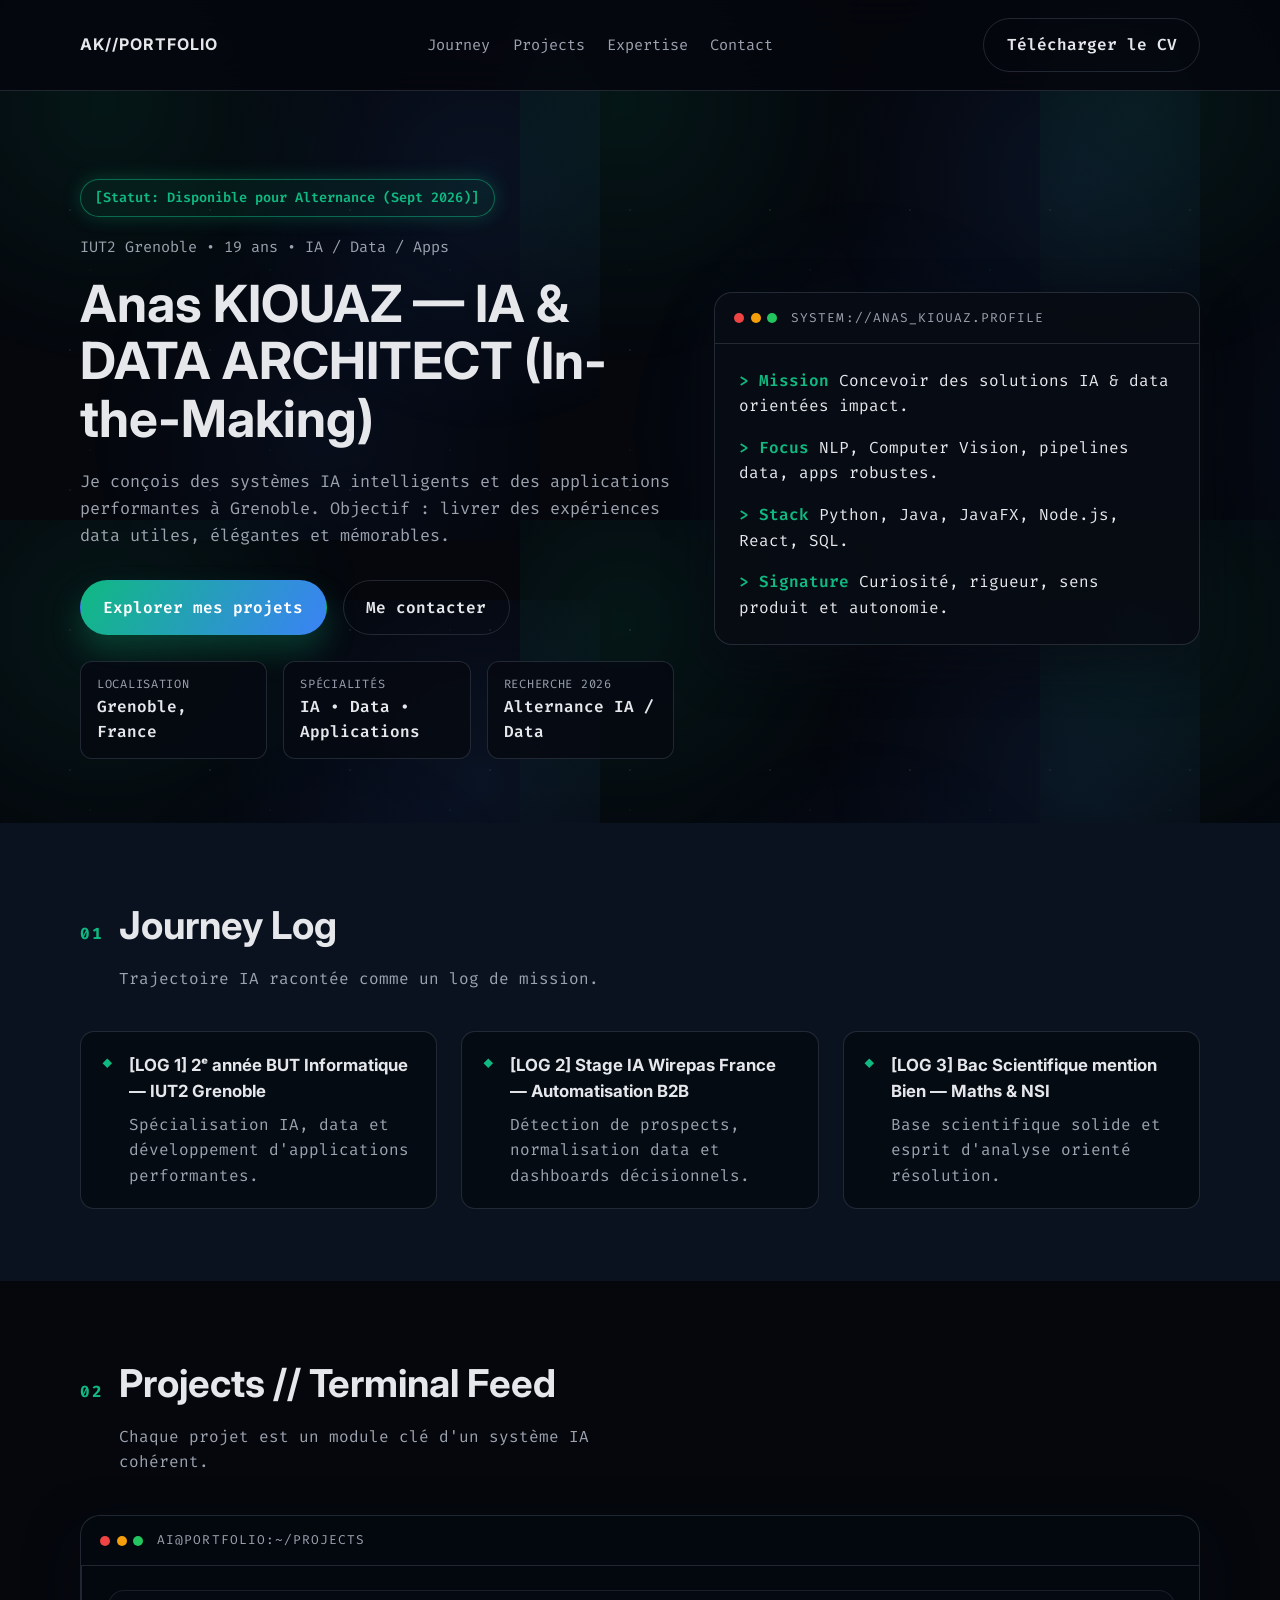
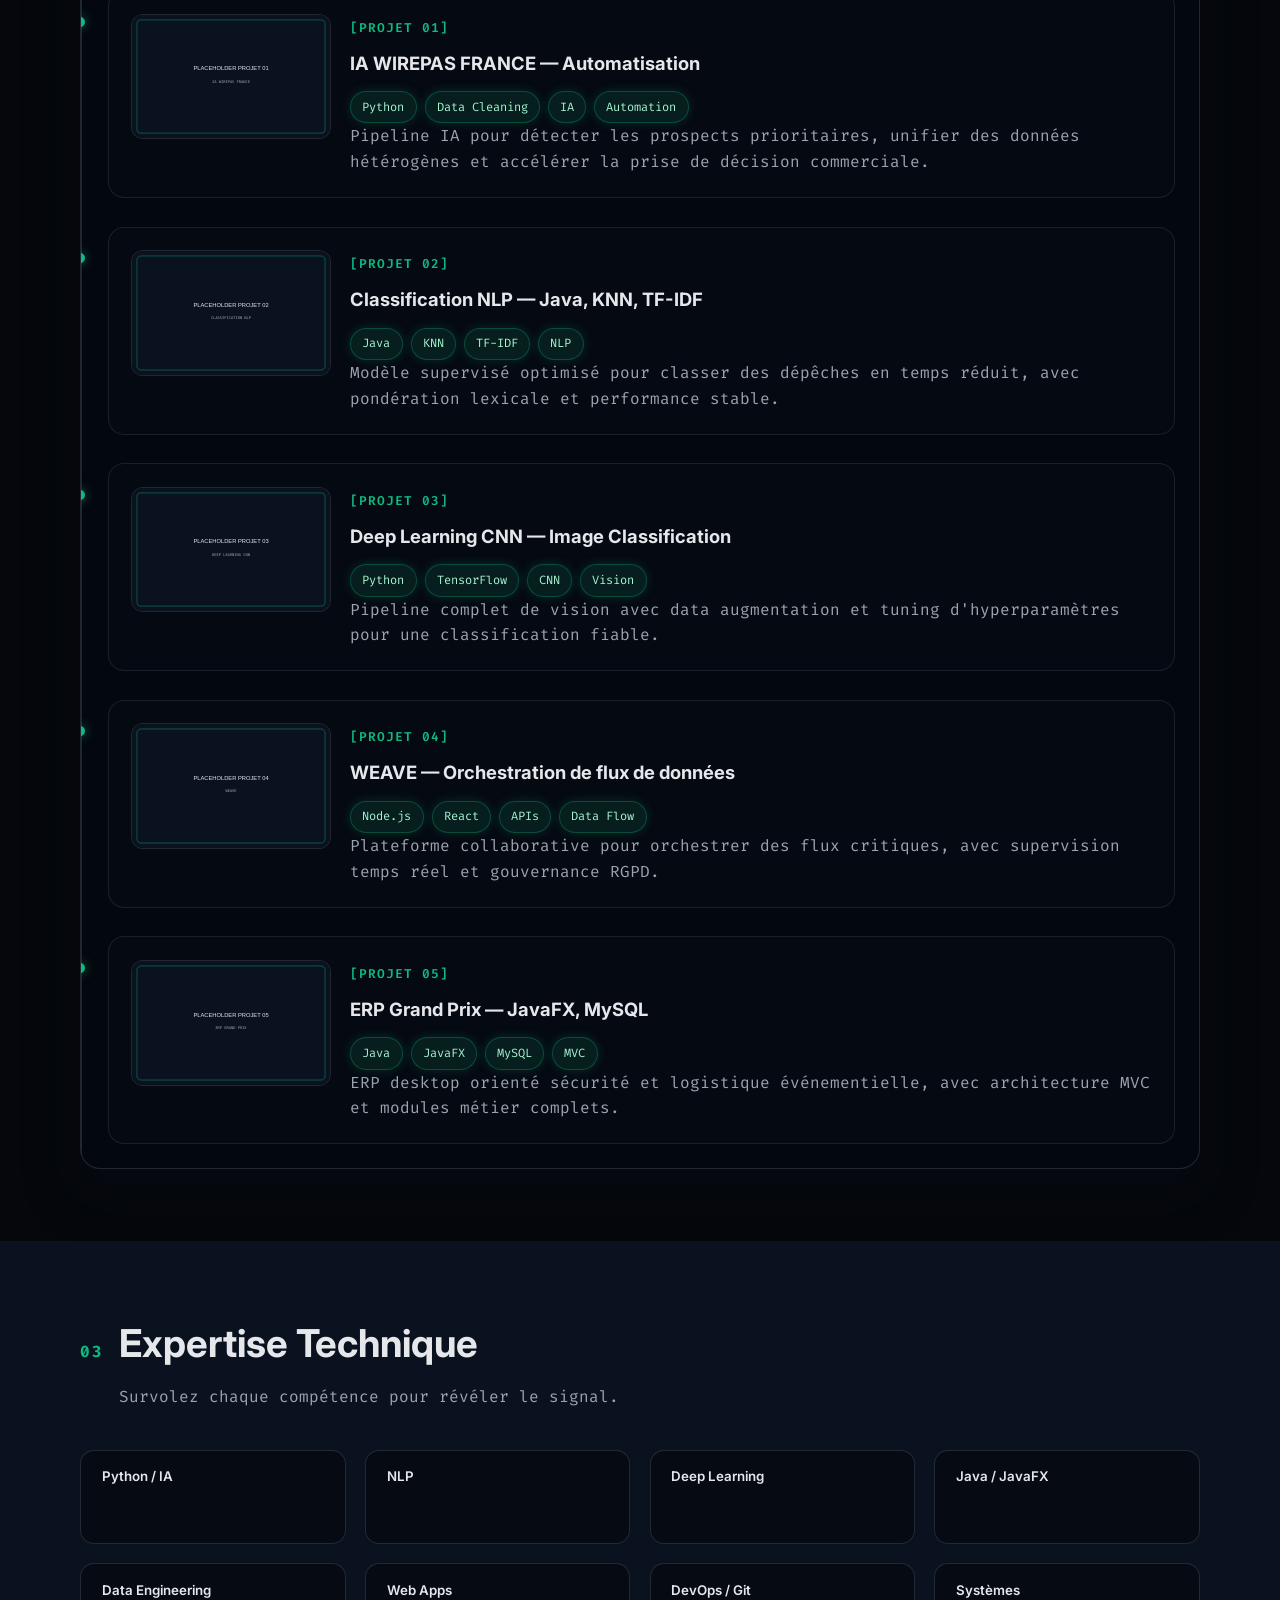
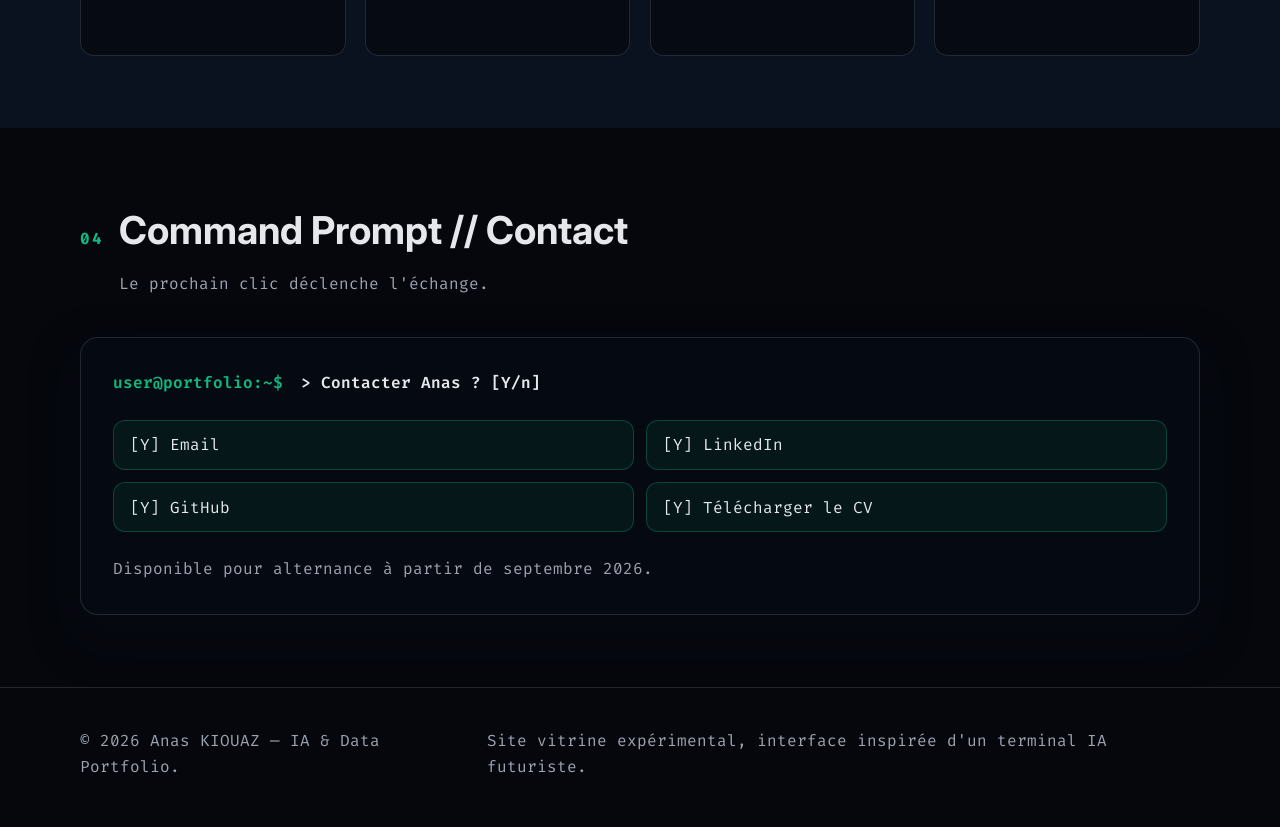
==== commit 72a9d826: "Add project placeholder assets Agent-Logs-Url: https://github.com/anaskiouaz/anaskiouaz.github.io/se" ====
--- a/index.html
+++ b/index.html
@@ -11,7 +11,7 @@
     <link rel="preconnect" href="https://fonts.googleapis.com" />
     <link rel="preconnect" href="https://fonts.gstatic.com" crossorigin />
     <link
-      href="https://fonts.googleapis.com/css2?family=Fira+Code:wght@400;500;600&family=Inter:wght@400;500;600;700&display=swap"
+      href="https://fonts.googleapis.com/css2?family=Fira+Code:wght@400;500;600&family=Inter:wght@400;500;600;700&family=Roboto+Mono:wght@400;500;600&display=swap"
       rel="stylesheet"
     />
     <link rel="stylesheet" href="styles.css" />
@@ -40,10 +40,7 @@
           <div class="hero-content">
             <span class="status-pill">[Statut: Disponible pour Alternance (Sept 2026)]</span>
             <p class="hero-eyebrow">IUT2 Grenoble • 19 ans • IA / Data / Apps</p>
-            <h1
-              class="hero-title"
-              data-glitch="Anas KIOUAZ — IA &amp; DATA ARCHITECT (In-the-Making)"
-            >
+            <h1 class="hero-title">
               Anas KIOUAZ — IA &amp; DATA ARCHITECT (In-the-Making)
             </h1>
             <p class="hero-lead">
@@ -142,7 +139,7 @@
               <article class="project-entry">
                 <div class="project-media">
                   <img
-                    src="path/to/placeholder_projets_01.png"
+                    src="assets/placeholder_projets_01.svg"
                     alt="Projet IA Wirepas"
                   />
                 </div>
@@ -162,7 +159,7 @@
               <article class="project-entry">
                 <div class="project-media">
                   <img
-                    src="path/to/placeholder_projets_02.png"
+                    src="assets/placeholder_projets_02.svg"
                     alt="Projet Classification NLP"
                   />
                 </div>
@@ -182,7 +179,7 @@
               <article class="project-entry">
                 <div class="project-media">
                   <img
-                    src="path/to/placeholder_projets_03.png"
+                    src="assets/placeholder_projets_03.svg"
                     alt="Projet Deep Learning CNN"
                   />
                 </div>
@@ -202,7 +199,7 @@
               <article class="project-entry">
                 <div class="project-media">
                   <img
-                    src="path/to/placeholder_projets_04.png"
+                    src="assets/placeholder_projets_04.svg"
                     alt="Projet WEAVE"
                   />
                 </div>
@@ -222,7 +219,7 @@
               <article class="project-entry">
                 <div class="project-media">
                   <img
-                    src="path/to/placeholder_projets_05.png"
+                    src="assets/placeholder_projets_05.svg"
                     alt="Projet ERP Grand Prix"
                   />
                 </div>
@@ -253,37 +250,93 @@
             </div>
           </div>
           <div class="skills-grid">
-            <button class="skill-item" type="button">
+            <button
+              class="skill-item"
+              type="button"
+              aria-label="Détails compétence Python et IA"
+              aria-describedby="skill-python-detail"
+            >
               <span class="skill-title">Python / IA</span>
-              <span class="skill-detail">Python ⚡ 90% — ML, data pipelines, automatisation.</span>
-            </button>
-            <button class="skill-item" type="button">
+              <span class="skill-detail" id="skill-python-detail"
+                >Python ⚡ 90% — ML, data pipelines, automatisation.</span
+              >
+            </button>
+            <button
+              class="skill-item"
+              type="button"
+              aria-label="Détails compétence NLP"
+              aria-describedby="skill-nlp-detail"
+            >
               <span class="skill-title">NLP</span>
-              <span class="skill-detail">TF-IDF, embeddings, classification supervisée.</span>
-            </button>
-            <button class="skill-item" type="button">
+              <span class="skill-detail" id="skill-nlp-detail"
+                >TF-IDF, embeddings, classification supervisée.</span
+              >
+            </button>
+            <button
+              class="skill-item"
+              type="button"
+              aria-label="Détails compétence Deep Learning"
+              aria-describedby="skill-dl-detail"
+            >
               <span class="skill-title">Deep Learning</span>
-              <span class="skill-detail">CNN, data augmentation, TensorFlow/Keras.</span>
-            </button>
-            <button class="skill-item" type="button">
+              <span class="skill-detail" id="skill-dl-detail"
+                >CNN, data augmentation, TensorFlow/Keras.</span
+              >
+            </button>
+            <button
+              class="skill-item"
+              type="button"
+              aria-label="Détails compétence Java et JavaFX"
+              aria-describedby="skill-java-detail"
+            >
               <span class="skill-title">Java / JavaFX</span>
-              <span class="skill-detail">POO avancée, MVC, interfaces desktop robustes.</span>
-            </button>
-            <button class="skill-item" type="button">
+              <span class="skill-detail" id="skill-java-detail"
+                >POO avancée, MVC, interfaces desktop robustes.</span
+              >
+            </button>
+            <button
+              class="skill-item"
+              type="button"
+              aria-label="Détails compétence Data Engineering"
+              aria-describedby="skill-data-detail"
+            >
               <span class="skill-title">Data Engineering</span>
-              <span class="skill-detail">SQL, normalisation, qualité des données.</span>
-            </button>
-            <button class="skill-item" type="button">
+              <span class="skill-detail" id="skill-data-detail"
+                >SQL, normalisation, qualité des données.</span
+              >
+            </button>
+            <button
+              class="skill-item"
+              type="button"
+              aria-label="Détails compétence Web Apps"
+              aria-describedby="skill-web-detail"
+            >
               <span class="skill-title">Web Apps</span>
-              <span class="skill-detail">React, Node.js, API design, UI/UX.</span>
-            </button>
-            <button class="skill-item" type="button">
+              <span class="skill-detail" id="skill-web-detail"
+                >React, Node.js, API design, UI/UX.</span
+              >
+            </button>
+            <button
+              class="skill-item"
+              type="button"
+              aria-label="Détails compétence DevOps et Git"
+              aria-describedby="skill-devops-detail"
+            >
               <span class="skill-title">DevOps / Git</span>
-              <span class="skill-detail">GitHub, CI/CD, workflows propres.</span>
-            </button>
-            <button class="skill-item" type="button">
+              <span class="skill-detail" id="skill-devops-detail"
+                >GitHub, CI/CD, workflows propres.</span
+              >
+            </button>
+            <button
+              class="skill-item"
+              type="button"
+              aria-label="Détails compétence Systèmes"
+              aria-describedby="skill-systems-detail"
+            >
               <span class="skill-title">Systèmes</span>
-              <span class="skill-detail">Linux, réseaux, sécurité applicative.</span>
+              <span class="skill-detail" id="skill-systems-detail"
+                >Linux, réseaux, sécurité applicative.</span
+              >
             </button>
           </div>
         </div>
--- a/styles.css
+++ b/styles.css
@@ -381,10 +381,12 @@
 }
 
 .project-list {
+  --timeline-padding: 1.6rem;
+  --timeline-offset: calc(var(--timeline-padding) + 0.5rem);
   display: grid;
   gap: 1.8rem;
   border-left: 1px solid var(--border);
-  padding-left: 1.6rem;
+  padding-left: var(--timeline-padding);
 }
 
 .project-entry {
@@ -401,7 +403,7 @@
 .project-entry::before {
   content: "";
   position: absolute;
-  left: -2.1rem;
+  left: calc(-1 * var(--timeline-offset));
   top: 1.6rem;
   width: 10px;
   height: 10px;
@@ -499,7 +501,8 @@
 }
 
 .skill-item:hover .skill-detail,
-.skill-item:focus-visible .skill-detail {
+.skill-item:focus-visible .skill-detail,
+.skill-item:focus-within .skill-detail {
   opacity: 1;
   transform: translateY(0);
 }
@@ -627,6 +630,13 @@
   }
 }
 
+@media (hover: none) {
+  .skill-detail {
+    opacity: 1;
+    transform: translateY(0);
+  }
+}
+
 @keyframes glitch-slice {
   0% {
     clip-path: inset(0 0 90% 0);
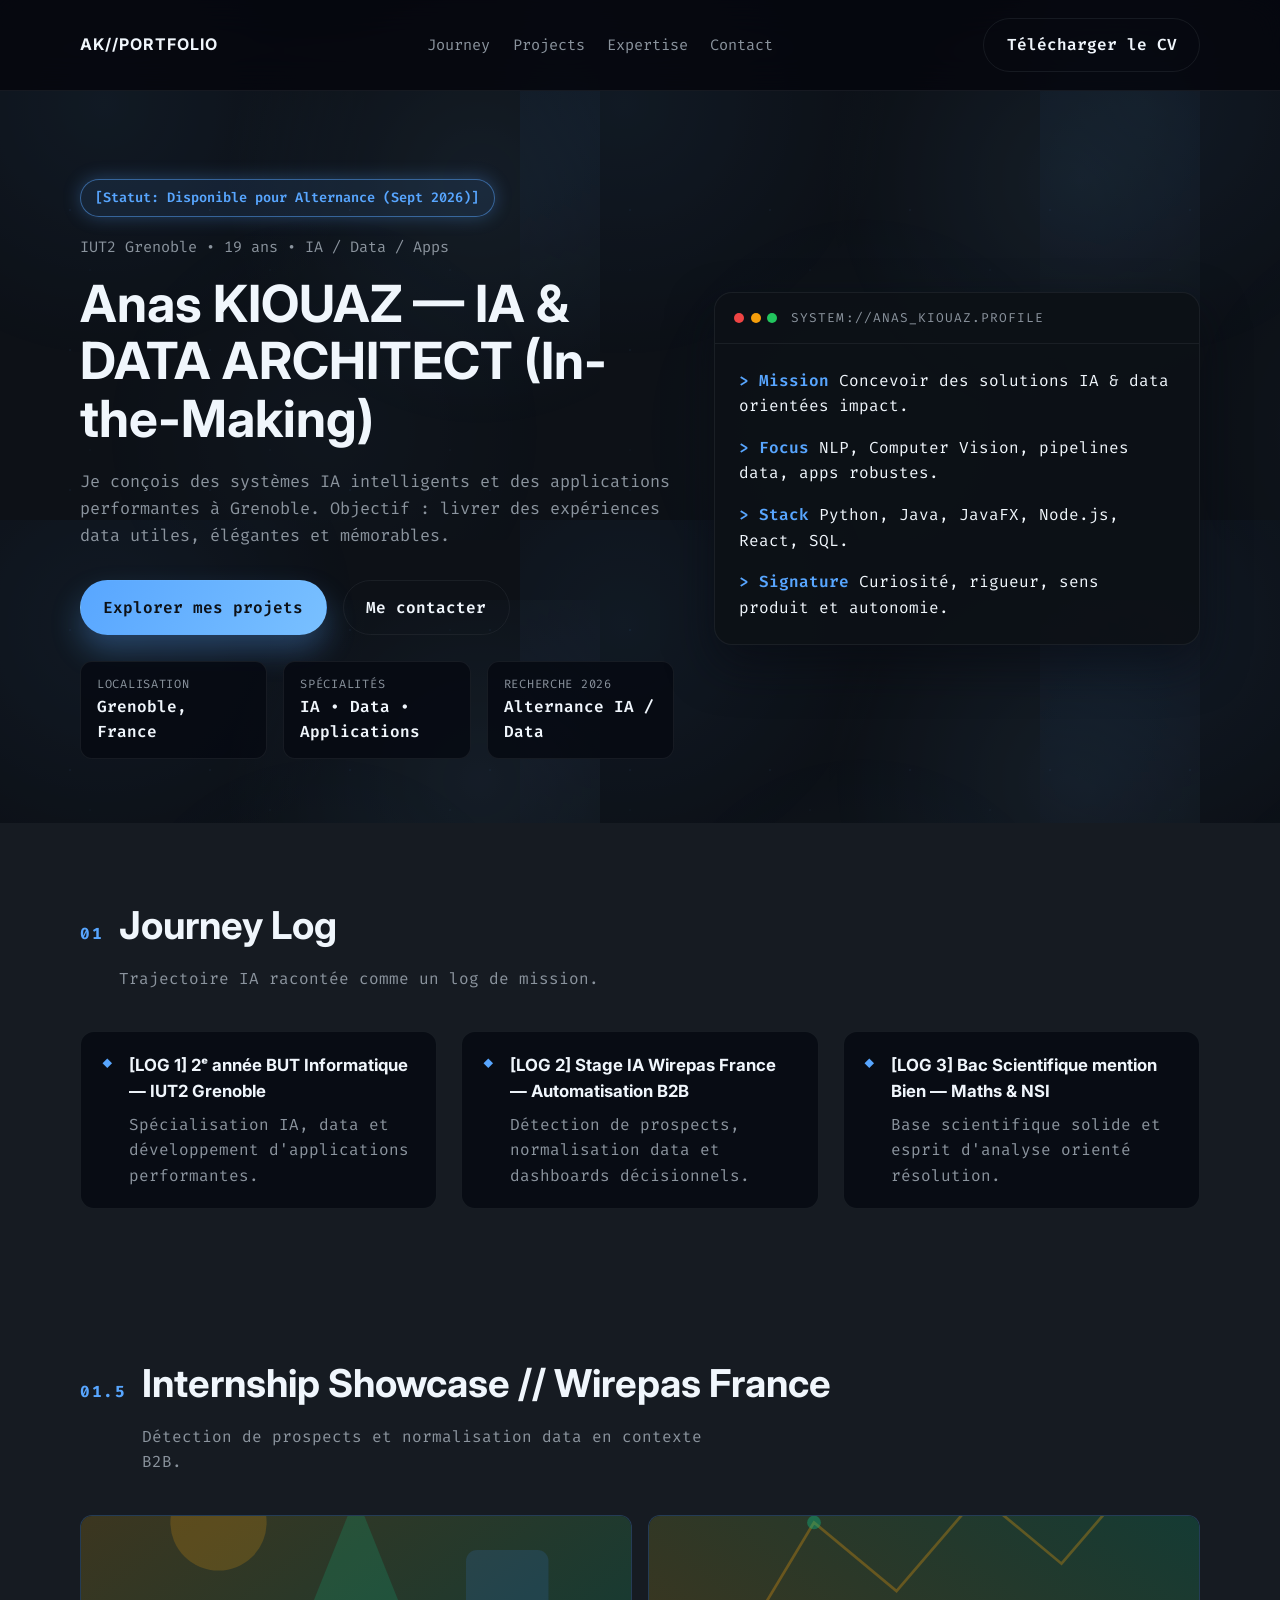
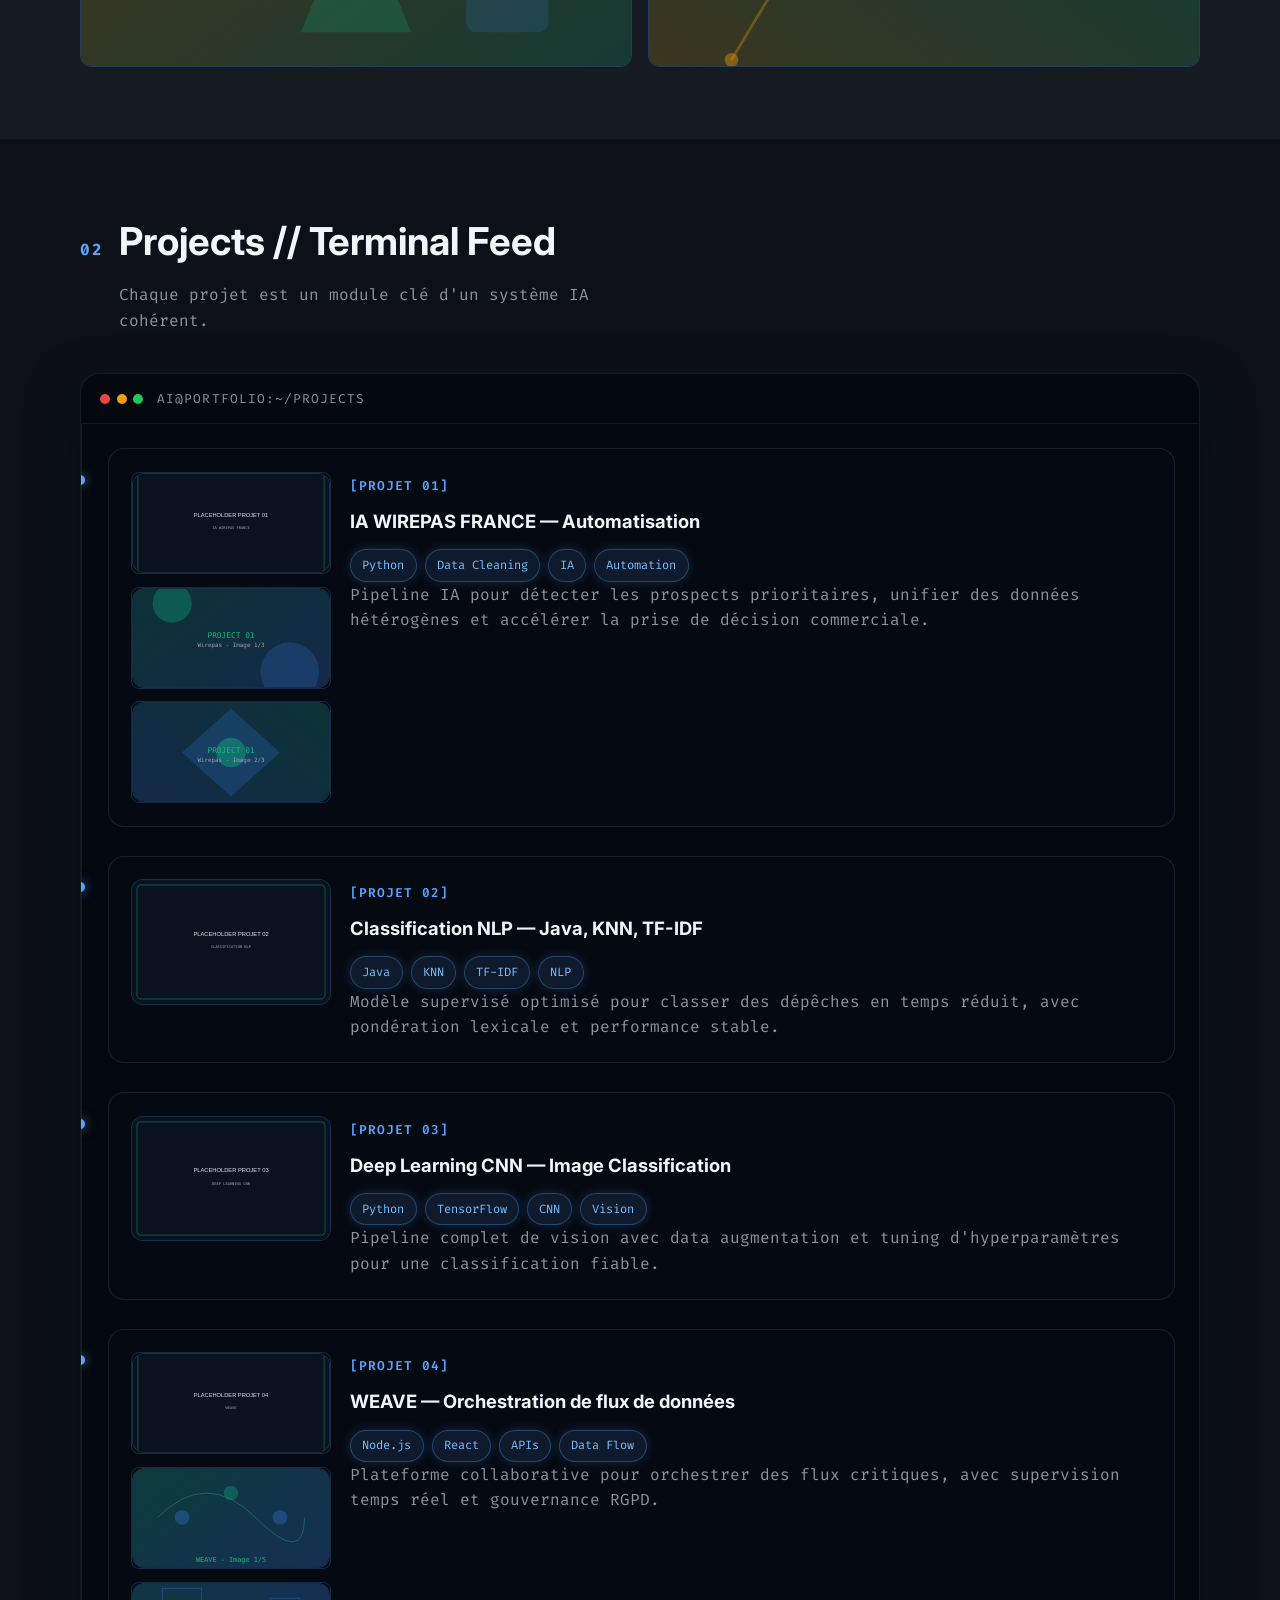
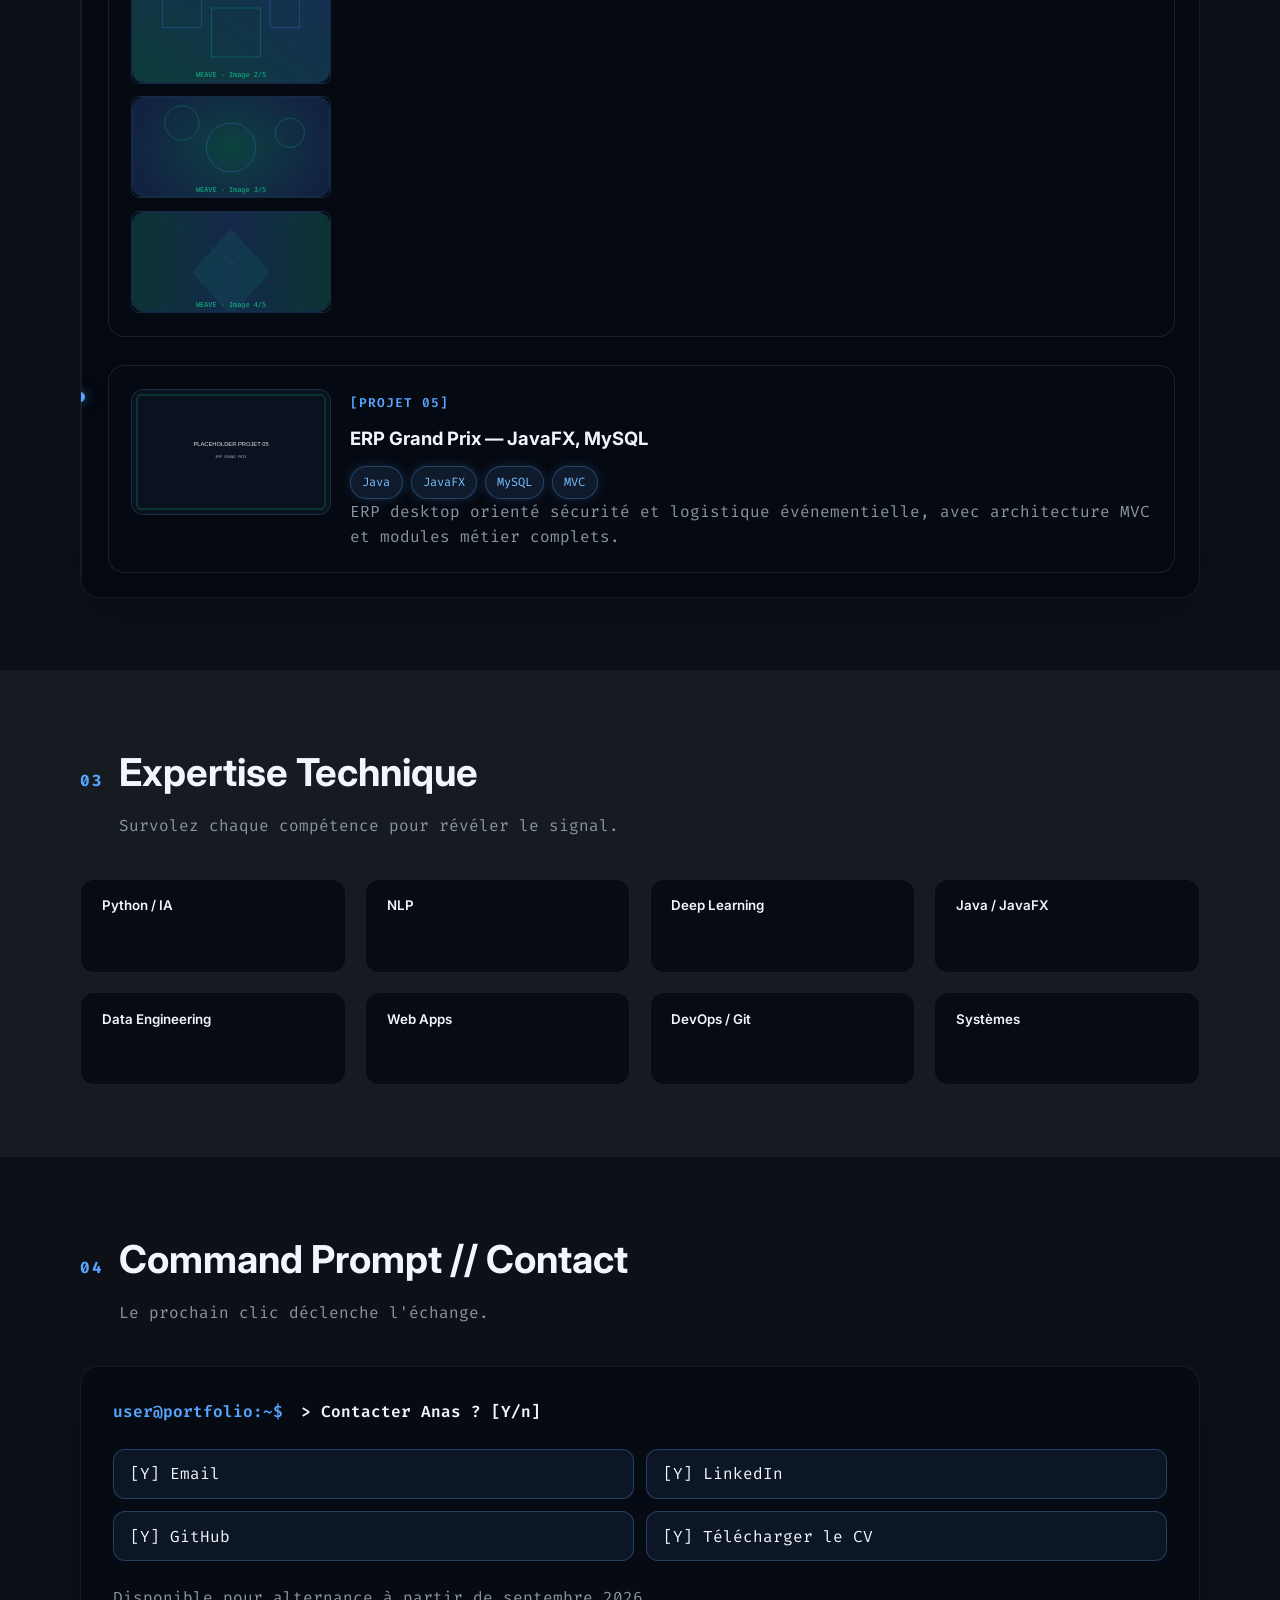
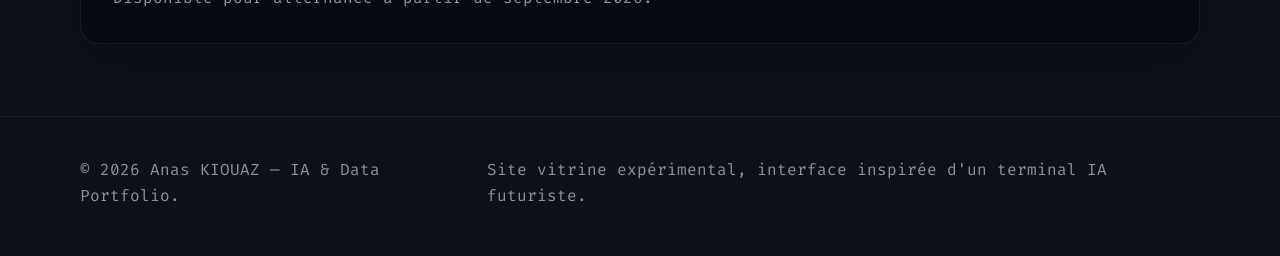
==== commit 5841a3f8: "Complete portfolio redesign with image galleries and new modern style Agent-Logs-Url: https://github" ====
--- a/index.html
+++ b/index.html
@@ -119,6 +119,26 @@
         </div>
       </section>
 
+
+       <section id="stage" class="section expertise">
+         <div class="container">
+           <div class="section-header">
+             <span class="section-index">01.5</span>
+             <div>
+               <h2>Internship Showcase // Wirepas France</h2>
+               <p class="section-subtitle">Détection de prospects et normalisation data en contexte B2B.</p>
+             </div>
+           </div>
+           <div class="stage-gallery">
+             <div class="stage-image">
+               <img src="assets/placeholder_stage_01.svg" alt="Stage Wirepas - Image 1"/>
+             </div>
+             <div class="stage-image">
+               <img src="assets/placeholder_stage_02.svg" alt="Stage Wirepas - Image 2"/>
+             </div>
+           </div>
+         </div>
+       </section>
       <section id="projects" class="section projects">
         <div class="container">
           <div class="section-header">
@@ -138,10 +158,17 @@
             <div class="terminal-body project-list">
               <article class="project-entry">
                 <div class="project-media">
-                  <img
-                    src="assets/placeholder_projets_01.svg"
-                    alt="Projet IA Wirepas"
-                  />
+                  <div class="project-gallery">
+                    <div class="gallery-image">
+                      <img src="assets/placeholder_projets_01.svg" alt="Wirepas - Image 1"/>
+                    </div>
+                    <div class="gallery-image">
+                      <img src="assets/placeholder_projets_01a.svg" alt="Wirepas - Image 2"/>
+                    </div>
+                    <div class="gallery-image">
+                      <img src="assets/placeholder_projets_01b.svg" alt="Wirepas - Image 3"/>
+                    </div>
+                  </div>
                 </div>
                 <div class="project-content">
                   <span class="project-index">[PROJET 01]</span>
@@ -198,10 +225,23 @@
 
               <article class="project-entry">
                 <div class="project-media">
-                  <img
-                    src="assets/placeholder_projets_04.svg"
-                    alt="Projet WEAVE"
-                  />
+                  <div class="project-gallery">
+                    <div class="gallery-image">
+                      <img src="assets/placeholder_projets_04.svg" alt="WEAVE - Image 1"/>
+                    </div>
+                    <div class="gallery-image">
+                      <img src="assets/placeholder_projets_04a.svg" alt="WEAVE - Image 2"/>
+                    </div>
+                    <div class="gallery-image">
+                      <img src="assets/placeholder_projets_04b.svg" alt="WEAVE - Image 3"/>
+                    </div>
+                    <div class="gallery-image">
+                      <img src="assets/placeholder_projets_04c.svg" alt="WEAVE - Image 4"/>
+                    </div>
+                    <div class="gallery-image">
+                      <img src="assets/placeholder_projets_04d.svg" alt="WEAVE - Image 5"/>
+                    </div>
+                  </div>
                 </div>
                 <div class="project-content">
                   <span class="project-index">[PROJET 04]</span>
--- a/styles.css
+++ b/styles.css
@@ -1,14 +1,15 @@
 :root {
   color-scheme: dark;
-  --bg: #05070d;
-  --bg-alt: #0a1220;
-  --card: rgba(8, 12, 20, 0.92);
-  --text: #e5e7eb;
-  --muted: #9ca3af;
-  --accent: #10b981;
-  --accent-2: #3b82f6;
-  --border: rgba(148, 163, 184, 0.2);
-  --glow: 0 0 20px rgba(16, 185, 129, 0.4);
+  --bg: #0d1117;
+  --bg-alt: #161b22;
+  --card: rgba(13, 17, 23, 0.95);
+  --text: #f0f6fc;
+  --muted: #8b949e;
+  --accent: #58a6ff;
+  --accent-2: #79c0ff;
+  --accent-3: #1f6feb;
+  --border: rgba(48, 54, 61, 0.4);
+  --glow: 0 0 20px rgba(88, 166, 255, 0.3);
   --font-mono: "Fira Code", "Roboto Mono", monospace;
   --font-sans: "Inter", "Poppins", sans-serif;
 }
@@ -44,21 +45,21 @@
 
 body::before {
   background-image:
-    radial-gradient(circle, rgba(255, 255, 255, 0.12) 1px, transparent 1px),
-    radial-gradient(circle at 20% 20%, rgba(16, 185, 129, 0.18), transparent 45%),
-    radial-gradient(circle at 80% 30%, rgba(59, 130, 246, 0.2), transparent 40%);
+    radial-gradient(circle, rgba(88, 166, 255, 0.08) 1px, transparent 1px),
+    radial-gradient(circle at 20% 20%, rgba(88, 166, 255, 0.1), transparent 45%),
+    radial-gradient(circle at 80% 30%, rgba(121, 192, 255, 0.12), transparent 40%);
   background-size: 140px 140px, 520px 520px, 600px 600px;
   animation: float-grid 40s linear infinite;
-  opacity: 0.5;
+  opacity: 0.6;
 }
 
 body::after {
   background-image:
-    radial-gradient(circle, rgba(16, 185, 129, 0.15) 1px, transparent 1px),
-    radial-gradient(circle at 60% 80%, rgba(59, 130, 246, 0.18), transparent 45%);
+    radial-gradient(circle, rgba(88, 166, 255, 0.06) 1px, transparent 1px),
+    radial-gradient(circle at 60% 80%, rgba(121, 192, 255, 0.08), transparent 45%);
   background-size: 180px 180px, 540px 540px;
   animation: float-grid-reverse 55s linear infinite;
-  opacity: 0.35;
+  opacity: 0.4;
   z-index: -1;
 }
 
@@ -120,17 +121,17 @@
   padding: 0.85rem 1.4rem;
   border-radius: 999px;
   background: linear-gradient(120deg, var(--accent), var(--accent-2));
-  color: #fff;
+  color: #0d1117;
   font-weight: 600;
   border: 1px solid transparent;
-  box-shadow: 0 16px 30px rgba(16, 185, 129, 0.25);
+  box-shadow: 0 16px 30px rgba(88, 166, 255, 0.3);
   transition: transform 0.2s ease, box-shadow 0.2s ease, border 0.2s ease;
 }
 
 .btn:hover,
 .btn:focus-visible {
   transform: translateY(-2px);
-  box-shadow: 0 18px 40px rgba(59, 130, 246, 0.32);
+  box-shadow: 0 18px 40px rgba(88, 166, 255, 0.4);
 }
 
 .btn-outline {
@@ -160,19 +161,19 @@
   display: inline-flex;
   padding: 0.45rem 0.9rem;
   border-radius: 999px;
-  border: 1px solid rgba(16, 185, 129, 0.5);
-  color: var(--accent);
-  background: rgba(16, 185, 129, 0.08);
+  border: 1px solid rgba(88, 166, 255, 0.5);
+  color: var(--accent);
+  background: rgba(88, 166, 255, 0.1);
   font-size: 0.85rem;
   font-weight: 600;
-  box-shadow: 0 0 18px rgba(16, 185, 129, 0.25);
+  box-shadow: 0 0 18px rgba(88, 166, 255, 0.3);
   transition: box-shadow 0.2s ease, transform 0.2s ease;
 }
 
 .status-pill:hover,
 .status-pill:focus-visible {
   transform: translateY(-1px);
-  box-shadow: 0 0 26px rgba(16, 185, 129, 0.45);
+  box-shadow: 0 0 26px rgba(88, 166, 255, 0.5);
 }
 
 .hero-eyebrow {
@@ -409,20 +410,78 @@
   height: 10px;
   border-radius: 50%;
   background: var(--accent);
-  box-shadow: 0 0 12px rgba(16, 185, 129, 0.6);
+  box-shadow: 0 0 12px rgba(88, 166, 255, 0.6);
 }
 
 .project-entry:hover,
 .project-entry:focus-within {
   transform: translateY(-3px);
-  border-color: rgba(16, 185, 129, 0.5);
-  box-shadow: 0 18px 38px rgba(16, 185, 129, 0.15);
+  border-color: rgba(88, 166, 255, 0.5);
+  box-shadow: 0 18px 38px rgba(88, 166, 255, 0.15);
 }
 
 .project-media img {
   border-radius: 12px;
-  border: 1px solid rgba(148, 163, 184, 0.2);
-  background: rgba(0, 0, 0, 0.2);
+  border: 1px solid rgba(88, 166, 255, 0.2);
+  background: rgba(88, 166, 255, 0.05);
+}
+
+.project-gallery {
+  display: grid;
+  grid-template-columns: repeat(auto-fit, minmax(120px, 1fr));
+  gap: 0.8rem;
+  width: 100%;
+}
+
+.gallery-image {
+  position: relative;
+  border-radius: 8px;
+  border: 1px solid rgba(88, 166, 255, 0.2);
+  overflow: hidden;
+  cursor: pointer;
+  transition: transform 0.2s ease, border 0.2s ease, box-shadow 0.2s ease;
+}
+
+.gallery-image img {
+  width: 100%;
+  height: 100px;
+  object-fit: cover;
+  display: block;
+}
+
+.gallery-image:hover {
+  transform: scale(1.05);
+  border-color: rgba(88, 166, 255, 0.5);
+  box-shadow: 0 0 12px rgba(88, 166, 255, 0.2);
+}
+
+.stage-gallery {
+  display: grid;
+  grid-template-columns: repeat(auto-fit, minmax(200px, 1fr));
+  gap: 1rem;
+  width: 100%;
+}
+
+.stage-image {
+  position: relative;
+  border-radius: 12px;
+  border: 1px solid rgba(88, 166, 255, 0.2);
+  overflow: hidden;
+  background: rgba(88, 166, 255, 0.05);
+  transition: transform 0.2s ease, border 0.2s ease, box-shadow 0.2s ease;
+}
+
+.stage-image img {
+  width: 100%;
+  height: 150px;
+  object-fit: cover;
+  display: block;
+}
+
+.stage-image:hover {
+  transform: translateY(-4px);
+  border-color: rgba(88, 166, 255, 0.5);
+  box-shadow: 0 8px 20px rgba(88, 166, 255, 0.2);
 }
 
 .project-index {
@@ -451,11 +510,11 @@
 .project-tags span {
   padding: 0.35rem 0.7rem;
   border-radius: 999px;
-  background: rgba(16, 185, 129, 0.12);
-  color: #a7f3d0;
+  background: rgba(88, 166, 255, 0.12);
+  color: #79c0ff;
   font-size: 0.75rem;
-  border: 1px solid rgba(16, 185, 129, 0.3);
-  box-shadow: 0 0 12px rgba(16, 185, 129, 0.2);
+  border: 1px solid rgba(88, 166, 255, 0.3);
+  box-shadow: 0 0 12px rgba(88, 166, 255, 0.2);
 }
 
 .expertise {
@@ -483,8 +542,8 @@
 .skill-item:hover,
 .skill-item:focus-visible {
   transform: translateY(-2px);
-  border-color: rgba(59, 130, 246, 0.55);
-  box-shadow: 0 0 20px rgba(59, 130, 246, 0.25);
+  border-color: rgba(88, 166, 255, 0.55);
+  box-shadow: 0 0 20px rgba(88, 166, 255, 0.25);
 }
 
 .skill-title {
@@ -538,11 +597,11 @@
 }
 
 .command-link {
-  border: 1px solid rgba(16, 185, 129, 0.3);
+  border: 1px solid rgba(88, 166, 255, 0.3);
   border-radius: 12px;
   padding: 0.7rem 1rem;
   color: var(--text);
-  background: rgba(16, 185, 129, 0.08);
+  background: rgba(88, 166, 255, 0.08);
   transition: border 0.2s ease, box-shadow 0.2s ease, color 0.2s ease;
 }
 
